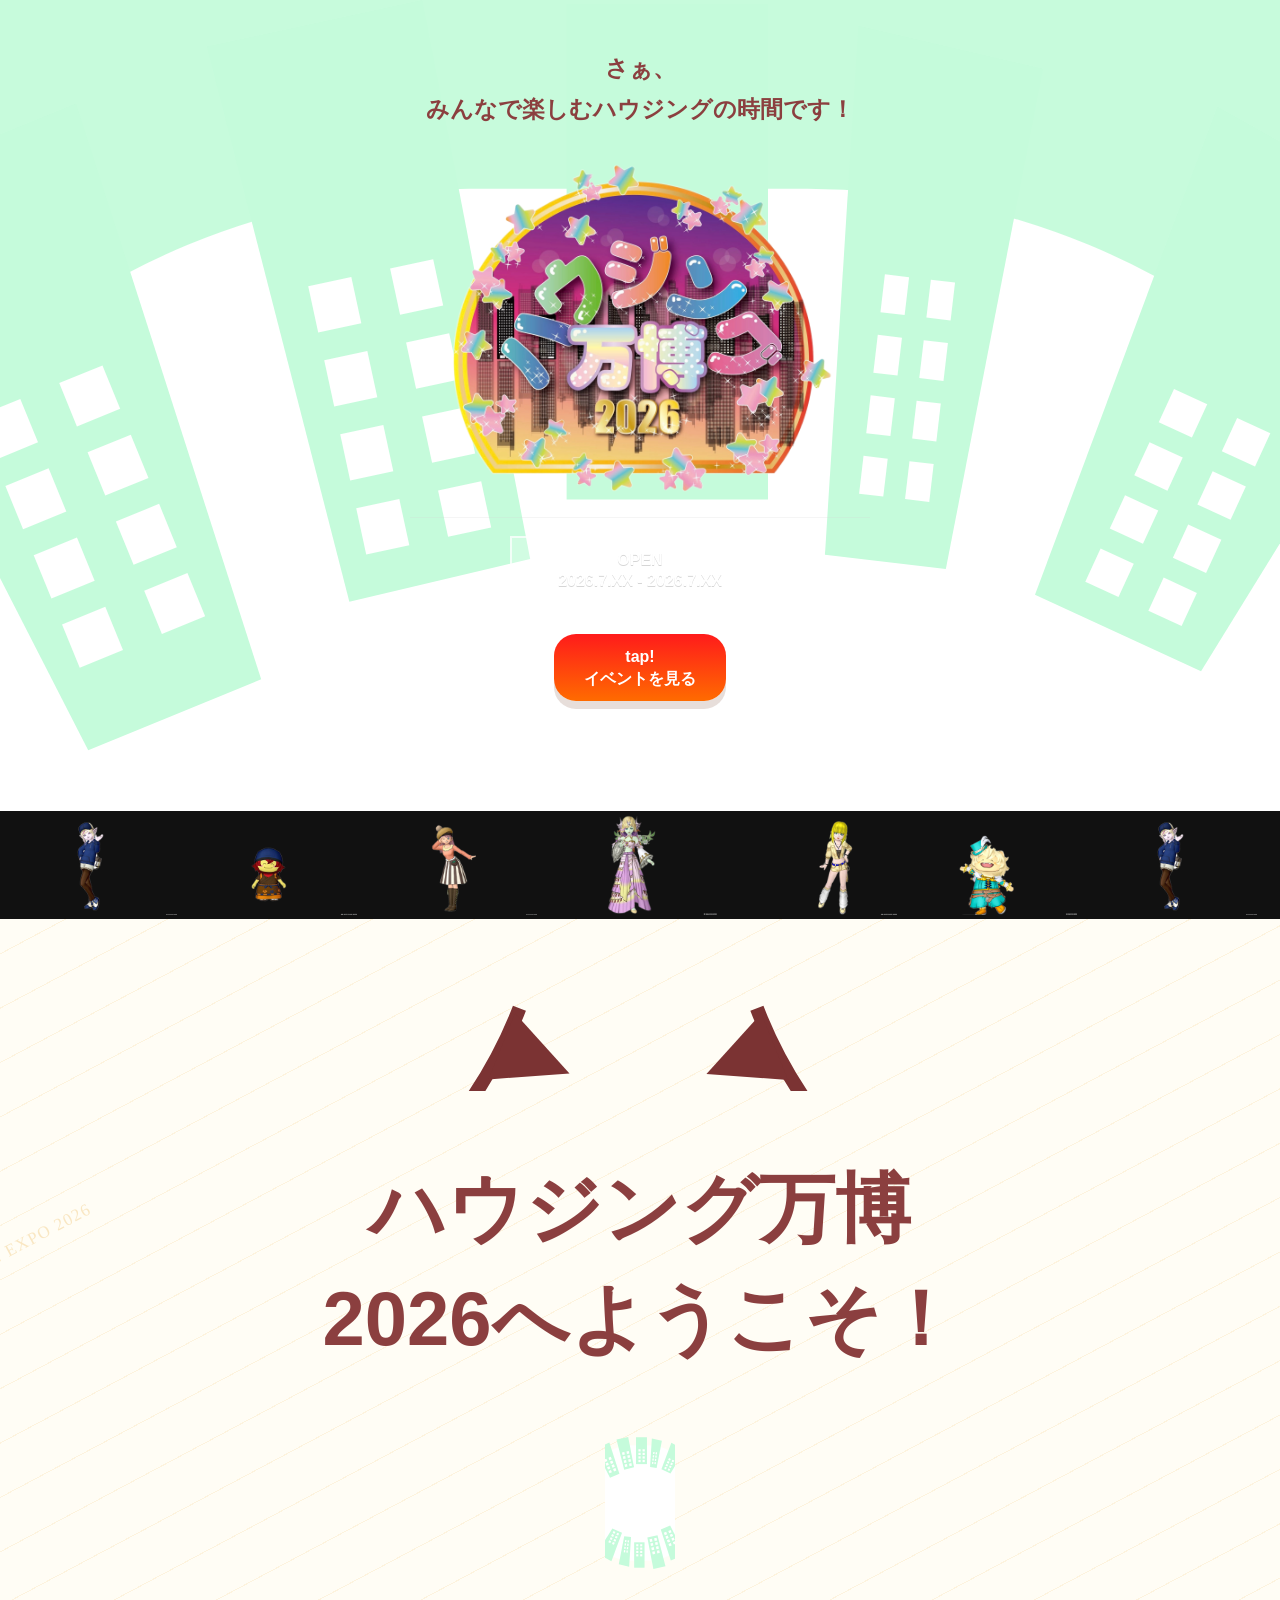
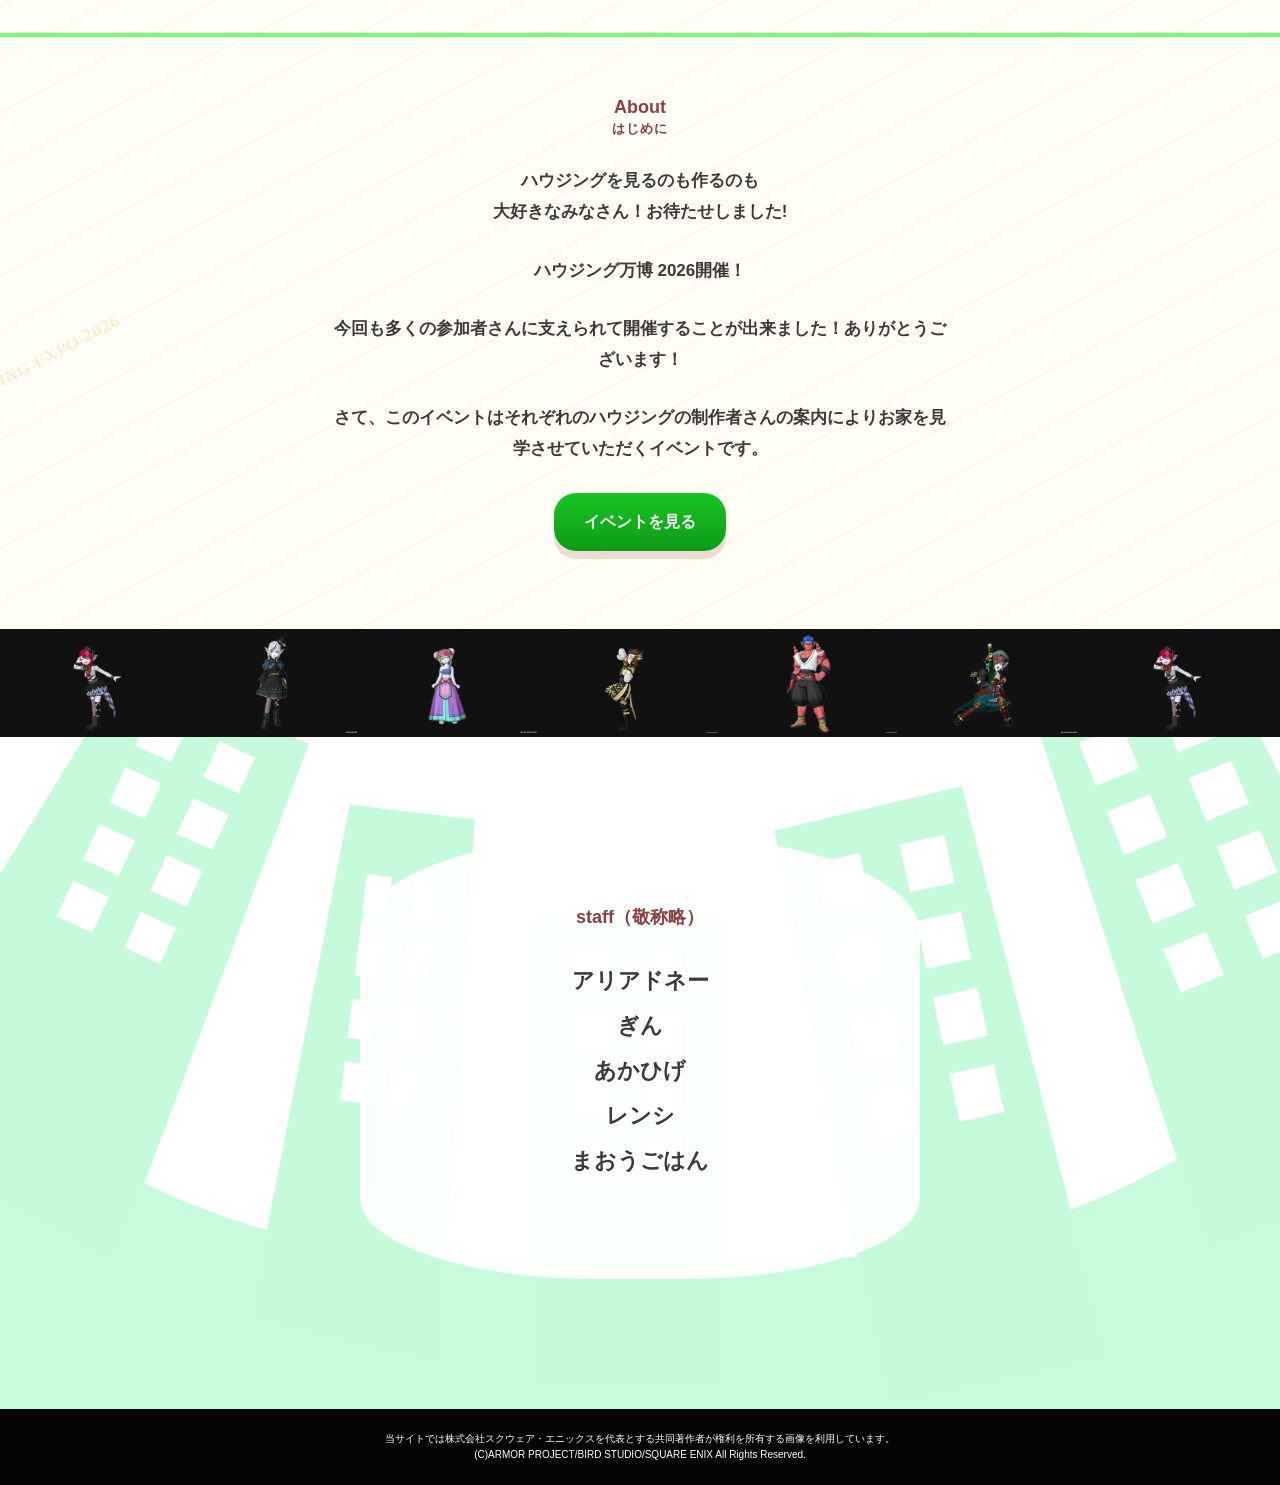
==== index.html @ 5384a6bc "Elementaryupload" ====
<!DOCTYPE html>
<html lang="ja">
<head>
  <meta charset="UTF-8">
  <meta name="viewport" content="width=device-width, initial-scale=1.0">
  <title>ハウジング万博 2026</title>
  <link rel="stylesheet" href="css/style.css">
</head>
<body>
  <div class="site">
    <header class="top-hero">
      <div class="inner">
        <p class="hero-copy">さぁ、<br>みんなで楽しむハウジングの時間です！</p>
        <img class="hero-logo" src="imgs/index/logo.webp" alt="ハウジング万博 2026">
        <p class="event-date">OPEN<br>2026.7.XX - 2026.7.XX</p>
        <a class="button button-red" href="select.html">tap!<br>イベントを見る</a>
        <p class="scroll-hint">scroll</p>
      </div>
    </header>

    <section class="slide-strip" aria-label="ハウジング写真スライド">
      <div class="slide-track">
        <img src="imgs/day1/001hitoyo.webp" alt="">
        <img src="imgs/day1/002tyanpin.webp" alt="">
        <img src="imgs/day1/003rensi.webp" alt="">
        <img src="imgs/day2/001umiussgi.webp" alt="">
        <img src="imgs/day2/003tubokarubi.webp" alt="">
        <img src="imgs/day3/003miako.webp" alt="">
        <img src="imgs/day1/001hitoyo.webp" alt="">
        <img src="imgs/day1/002tyanpin.webp" alt="">
        <img src="imgs/day1/003rensi.webp" alt="">
        <img src="imgs/day2/001umiussgi.webp" alt="">
        <img src="imgs/day2/003tubokarubi.webp" alt="">
        <img src="imgs/day3/003miako.webp" alt="">
      </div>
    </section>

    <main>
      <section class="welcome paper-bg">
        <div class="garland" aria-hidden="true"></div>
        <div class="inner">
          <h1 class="welcome-title js-fade">ハウジング万博<br>2026へようこそ！</h1>
        </div>
        <div class="town-arc" aria-hidden="true"></div>
      </section>

      <section class="about paper-bg">
        <div class="inner">
          <h2 class="section-title js-fade"><span>About</span><small>はじめに</small></h2>
          <div class="about-text js-fade">
            <p>ハウジングを見るのも作るのも<br>大好きなみなさん！お待たせしました!</p>
            <p>ハウジング万博 2026開催！</p>
            <p>今回も多くの参加者さんに支えられて開催することが出来ました！ありがとうございます！</p>
            <p>さて、このイベントはそれぞれのハウジングの制作者さんの案内によりお家を見学させていただくイベントです。</p>
          </div>
          <div class="about-action">
            <a class="button button-green" href="select.html">イベントを見る</a>
          </div>
        </div>
      </section>

      <section class="slide-strip" aria-label="ハウジング写真スライド">
        <div class="slide-track">
          <img src="imgs/day3/001syakuntara.webp" alt="">
          <img src="imgs/day3/002itone.webp" alt="">
          <img src="imgs/day3/004you.webp" alt="">
          <img src="imgs/day2/004juju.webp" alt="">
          <img src="imgs/day1/006yutaka.webp" alt="">
          <img src="imgs/day1/007makina.webp" alt="">
          <img src="imgs/day3/001syakuntara.webp" alt="">
          <img src="imgs/day3/002itone.webp" alt="">
          <img src="imgs/day3/004you.webp" alt="">
          <img src="imgs/day2/004juju.webp" alt="">
          <img src="imgs/day1/006yutaka.webp" alt="">
          <img src="imgs/day1/007makina.webp" alt="">
        </div>
      </section>

      <section class="staff">
        <div class="inner">
          <div class="staff-panel js-fade">
            <h2 class="section-title"><span>staff（敬称略）</span></h2>
            <ul class="staff-list">
              <li>アリアドネー</li>
              <li>ぎん</li>
              <li>あかひげ</li>
              <li>レンシ</li>
              <li>まおうごはん</li>
            </ul>
          </div>
        </div>
      </section>
    </main>

    <footer class="footer">
      当サイトでは株式会社スクウェア・エニックスを代表とする共同著作者が権利を所有する画像を利用しています。<br>
      (C)ARMOR PROJECT/BIRD STUDIO/SQUARE ENIX All Rights Reserved.
    </footer>
  </div>

  <script src="js/script.js"></script>
</body>
</html>
---- css/style.css ----
/* =========================================================
   ハウジング万博 2026 共通スタイル
   HTML/CSS/JavaScriptの役割が見えやすいように、
   セクションごとにコメントを分けています。
========================================================= */

/* ---------- 基本設定 ---------- */
:root {
  --mint: #c7fbdc;
  --mint-strong: #5ed88f;
  --cream: #fffdf5;
  --brown: #8b3f3f;
  --text: #3f3838;
  --red: #ff4f4f;
  --orange: #f7a928;
  --green: #53bf57;
  --blue: #5654ff;
  --pink: #d547d3;
  --soft-pink: #ff8dcc;
  --lavender: #efd2ff;
  --shadow: 0 8px 0 rgba(124, 75, 52, 0.18);
}

* {
  box-sizing: border-box;
}

html {
  scroll-behavior: smooth;
  overflow-x: hidden;
}

body {
  margin: 0;
  color: var(--text);
  font-family: "Yu Gothic", "Hiragino Kaku Gothic ProN", Meiryo, sans-serif;
  line-height: 1.8;
  background-color: var(--cream);
  overflow-x: hidden;
}

img {
  display: block;
  max-width: 100%;
}

a {
  color: inherit;
  text-decoration: none;
}

.site {
  min-height: 100vh;
}

.inner {
  width: min(100% - 40px, 960px);
  margin: 0 auto;
}

/* ---------- 紙面風の共通背景 ---------- */
.paper-bg {
  background-color: var(--cream);
  background-image: repeating-linear-gradient(
    -28deg,
    rgba(244, 193, 102, 0.16) 0,
    rgba(244, 193, 102, 0.16) 1px,
    transparent 1px,
    transparent 48px
  );
  position: relative;
}

.paper-bg::before {
  content: "HOUSING EXPO 2026";
  position: absolute;
  inset: 0;
  z-index: 0;
  color: rgba(236, 188, 96, 0.34);
  font-family: Georgia, serif;
  font-size: clamp(11px, 2.4vw, 17px);
  letter-spacing: 0.08em;
  line-height: 4.6;
  transform: rotate(-28deg);
  transform-origin: center;
  pointer-events: none;
  overflow: hidden;
}

.paper-bg > * {
  position: relative;
  z-index: 1;
}

/* ---------- ボタン ---------- */
.button {
  display: inline-flex;
  align-items: center;
  justify-content: center;
  min-height: 58px;
  padding: 12px 30px;
  border-radius: 22px;
  color: #fff;
  font-weight: 800;
  line-height: 1.35;
  text-align: center;
  box-shadow: var(--shadow);
  transition: transform 180ms ease, box-shadow 180ms ease, filter 180ms ease;
}

.button:hover,
.button:focus-visible {
  transform: translateY(3px);
  box-shadow: 0 5px 0 rgba(124, 75, 52, 0.18);
  filter: brightness(1.03);
}

.button-red {
  background: linear-gradient(180deg, #ff1b1b 0%, #ff6b00 100%);
}

.button-green {
  background: linear-gradient(180deg, #18c522 0%, #0e9a18 100%);
}

.button-pink {
  background: linear-gradient(180deg, #ff9bd3 0%, #ff74be 100%);
}

/* ---------- JavaScriptで付け外しする表示アニメーション ---------- */
.fade-ready {
  opacity: 0;
  transform: translateY(24px);
  transition: opacity 700ms ease, transform 700ms ease;
}

.fade-ready.is-visible {
  opacity: 1;
  transform: translateY(0);
}

/* ---------- フッター ---------- */
.footer {
  padding: 22px 18px;
  color: #fff;
  background: #050505;
  font-size: 10px;
  line-height: 1.6;
  text-align: center;
}

/* =========================================================
   index.html
========================================================= */

/* ---------- ヒーローエリア ---------- */
.top-hero {
  min-height: 100svh;
  padding: 48px 0 22px;
  background: var(--mint) url("../imgs/index/hero01.svg") center top / cover no-repeat;
  text-align: center;
  display: grid;
  align-items: center;
}

.hero-copy {
  margin: 0 0 12px;
  color: var(--brown);
  font-size: clamp(15px, 4vw, 23px);
  font-weight: 800;
}

.hero-logo {
  width: min(82vw, 460px);
  margin: 0 auto 18px;
}

.event-date {
  width: min(60vw, 260px);
  margin: 0 auto 28px;
  padding: 12px;
  color: #fff;
  border: 2px solid rgba(255, 255, 255, 0.72);
  background: rgba(255, 255, 255, 0.2);
  font-weight: 800;
  line-height: 1.3;
  text-shadow: 0 1px 0 rgba(0, 0, 0, 0.16);
}

.scroll-hint {
  margin-top: 28px;
  color: #fff;
  font-size: 13px;
  font-weight: 800;
}

.scroll-hint::before {
  content: "";
  display: block;
  width: 16px;
  height: 16px;
  margin: 0 auto 4px;
  border-right: 3px solid #fff;
  border-bottom: 3px solid #fff;
  transform: rotate(45deg);
}

/* ---------- 画像スライド帯 ---------- */
.slide-strip {
  overflow: hidden;
  border-block: 4px solid #111;
  background: #111;
}

.slide-track {
  display: flex;
  width: max-content;
  animation: slideLoop 30s linear infinite;
}

.slide-track img {
  width: 120px;
  height: 68px;
  object-fit: cover;
  border-right: 3px solid #111;
}

@keyframes slideLoop {
  from {
    transform: translateX(0);
  }
  to {
    transform: translateX(-50%);
  }
}

/* ---------- ウェルカム文と概要 ---------- */
.welcome {
  padding: 80px 0 64px;
  overflow: hidden;
}

.garland {
  height: 92px;
  margin-bottom: 56px;
  background:
    url("../imgs/index/flagleft.svg") left top / 46% auto no-repeat,
    url("../imgs/index/flagright.svg") right top / 46% auto no-repeat;
}

.welcome-title {
  color: var(--brown);
  font-size: clamp(36px, 11vw, 76px);
  line-height: 1.45;
  text-align: center;
  letter-spacing: 0;
}

.town-arc {
  height: 132px;
  margin: 34px -40px 0;
  background: url("../imgs/index/hero02.svg") center bottom / contain no-repeat;
}

.section-title {
  margin: 0 0 28px;
  color: var(--brown);
  line-height: 1.4;
  text-align: center;
}

.section-title span {
  display: block;
  font-size: 18px;
  font-weight: 800;
}

.section-title small {
  display: block;
  font-size: 13px;
  letter-spacing: 0.08em;
}

.about {
  padding: 58px 0 78px;
  border-top: 4px solid #70ff74;
}

.about-text {
  width: min(100%, 620px);
  margin: 0 auto;
  font-size: 17px;
  font-weight: 600;
  text-align: center;
}

.about-text p {
  margin: 0 0 28px;
}

.about-action {
  margin-top: 26px;
  text-align: center;
}

/* ---------- スタッフ紹介 ---------- */
.staff {
  padding: 96px 0 130px;
  background: var(--mint) url("../imgs/index/hero02.svg") center bottom / 100% auto no-repeat;
}

.staff-panel {
  width: min(100%, 560px);
  margin: 0 auto;
  padding: 72px 24px 96px;
  background: rgba(255, 255, 255, 0.92);
  border-radius: 50% 50% 42% 42% / 22% 22% 18% 18%;
  text-align: center;
}

.staff-list {
  list-style: none;
  margin: 26px 0 0;
  padding: 0;
  font-size: 22px;
  font-weight: 800;
  line-height: 2.05;
}

/* =========================================================
   select.html
========================================================= */
.select-page {
  min-height: calc(100vh - 62px);
  padding: 72px 0 58px;
}

.select-title {
  margin: 0 0 34px;
  color: var(--brown);
  font-size: clamp(18px, 5vw, 28px);
  text-align: center;
}

.day-select-list {
  display: grid;
  gap: 34px;
  width: min(100%, 470px);
  margin: 0 auto 58px;
}

.day-button {
  min-height: 72px;
  border-radius: 18px;
  color: #fff;
  font-size: clamp(22px, 6vw, 34px);
  font-weight: 900;
  box-shadow: var(--shadow);
}

.day-button:nth-child(1) {
  background: var(--red);
}

.day-button:nth-child(2) {
  background: var(--orange);
}

.day-button:nth-child(3) {
  background: var(--green);
}

.day-button:nth-child(4) {
  background: var(--blue);
}

.day-button:nth-child(5) {
  background: var(--pink);
}

.select-back {
  text-align: center;
}

/* =========================================================
   day-01.html から day-05.html まで共通
========================================================= */
.day-hero {
  min-height: 250px;
  display: grid;
  place-items: center;
  background:
    linear-gradient(rgba(255, 255, 255, 0.58), rgba(255, 255, 255, 0.58)),
    var(--day-hero-image, url("../imgs/day1/001hitoyo.webp")) center / cover no-repeat;
}

.youtube-placeholder {
  width: 118px;
  height: 82px;
  border: 0;
  background: #ff3434;
  color: #fff;
  clip-path: inset(0 round 0);
  position: relative;
}

.youtube-placeholder::before {
  content: "";
  position: absolute;
  inset: 50% auto auto 50%;
  transform: translate(-36%, -50%);
  border-top: 18px solid transparent;
  border-bottom: 18px solid transparent;
  border-left: 30px solid #fff;
}

.day-intro {
  padding: 44px 0 36px;
  text-align: center;
}

.catalog-title {
  margin: 0 0 6px;
  color: var(--brown);
  font-size: clamp(22px, 7vw, 34px);
}

.catalog-lead {
  margin: 0 0 28px;
  color: var(--brown);
  font-size: 13px;
  font-weight: 800;
}

.exhibitor-index {
  display: grid;
  gap: 12px;
  width: min(100%, 520px);
  margin: 0 auto 26px;
  padding: 0;
  list-style: none;
}

.exhibitor-index a {
  display: grid;
  grid-template-columns: 50px 1fr 84px;
  align-items: center;
  gap: 12px;
  padding: 8px 10px;
  border-radius: 999px;
  background: rgba(255, 255, 255, 0.84);
  box-shadow: 0 2px 0 rgba(139, 63, 63, 0.12);
}

.index-icon {
  width: 46px;
  height: 46px;
  border-radius: 50%;
  object-fit: cover;
  background: #ffe0f1;
}

.index-text {
  min-width: 0;
  color: var(--brown);
  font-size: 12px;
  font-weight: 800;
  line-height: 1.35;
  text-align: left;
}

.index-text strong {
  display: block;
  color: #774242;
  font-size: 14px;
}

.index-thumb {
  width: 84px;
  height: 42px;
  border-radius: 8px;
  object-fit: cover;
}

.exhibitor-index .avatar-placeholder {
  width: 46px;
  height: 46px;
  font-size: 13px;
}

.exhibitor-index .placeholder-image {
  width: 84px;
  height: 42px;
  min-height: 0;
  padding: 0;
  border-radius: 8px;
  font-size: 10px;
  line-height: 1.2;
}

.day-content {
  padding-bottom: 26px;
}

.house-divider {
  height: 36px;
  background:
    linear-gradient(90deg, transparent, rgba(255, 255, 255, 0.65), transparent),
    var(--lavender);
  border-block: 3px solid #f5baff;
  position: relative;
}

.house-divider::before {
  content: "⌂   ⌂       ⌂   ⌂";
  position: absolute;
  inset: 0;
  color: rgba(255, 255, 255, 0.92);
  font-size: 28px;
  line-height: 30px;
  text-align: center;
  letter-spacing: 22px;
}

.exhibitor-card {
  padding: 0 0 18px;
}

.exhibitor-main-image,
.placeholder-image {
  width: 100%;
  height: clamp(260px, 78vw, 560px);
}

.exhibitor-main-image {
  object-fit: cover;
}

.placeholder-image {
  display: grid;
  place-items: center;
  padding: 26px;
  color: var(--brown);
  background:
    linear-gradient(135deg, rgba(255, 141, 204, 0.28), rgba(199, 251, 220, 0.7)),
    repeating-linear-gradient(-28deg, transparent 0 30px, rgba(255, 255, 255, 0.45) 30px 32px);
  font-weight: 800;
  text-align: center;
}

.exhibitor-profile {
  display: grid;
  grid-template-columns: 64px 1fr 48px;
  align-items: center;
  gap: 14px;
  width: min(100% - 36px, 620px);
  margin: -2px auto 0;
  padding: 14px 0;
}

.avatar,
.avatar-placeholder {
  width: 58px;
  height: 58px;
  border-radius: 50%;
}

.avatar {
  object-fit: cover;
}

.avatar-placeholder {
  display: grid;
  place-items: center;
  color: #fff;
  background: var(--soft-pink);
  font-weight: 800;
}

.profile-name {
  margin: 0;
  color: var(--brown);
  font-size: 14px;
  font-weight: 800;
  line-height: 1.5;
}

.profile-name strong {
  display: block;
  font-size: 16px;
}

.profile-link {
  width: 42px;
  height: 42px;
  border-radius: 50%;
  display: grid;
  place-items: center;
  color: #fff;
  background: var(--soft-pink);
  font-size: 12px;
  font-weight: 900;
}

.day-bottom-action {
  padding: 28px 0 48px;
  text-align: center;
}

/* ---------- 画面が広い時の調整 ---------- */
@media (min-width: 760px) {
  .top-hero {
    min-height: 760px;
  }

  .slide-track img {
    width: 180px;
    height: 100px;
  }

  .day-page {
    width: min(100%, 760px);
    margin: 0 auto;
    box-shadow: 0 0 0 1px rgba(0, 0, 0, 0.04);
  }

  .exhibitor-main-image,
  .placeholder-image {
    height: 520px;
  }
}

/* ---------- スマホの細い画面でも文字がはみ出さないようにする ---------- */
@media (max-width: 430px) {
  .inner {
    width: min(100% - 30px, 960px);
  }

  .welcome {
    padding-top: 62px;
  }

  .about-text {
    font-size: 15px;
  }

  .staff-list {
    font-size: 18px;
  }

  .exhibitor-index a {
    grid-template-columns: 46px 1fr 74px;
    gap: 8px;
  }

  .index-thumb {
    width: 74px;
    height: 38px;
  }
}
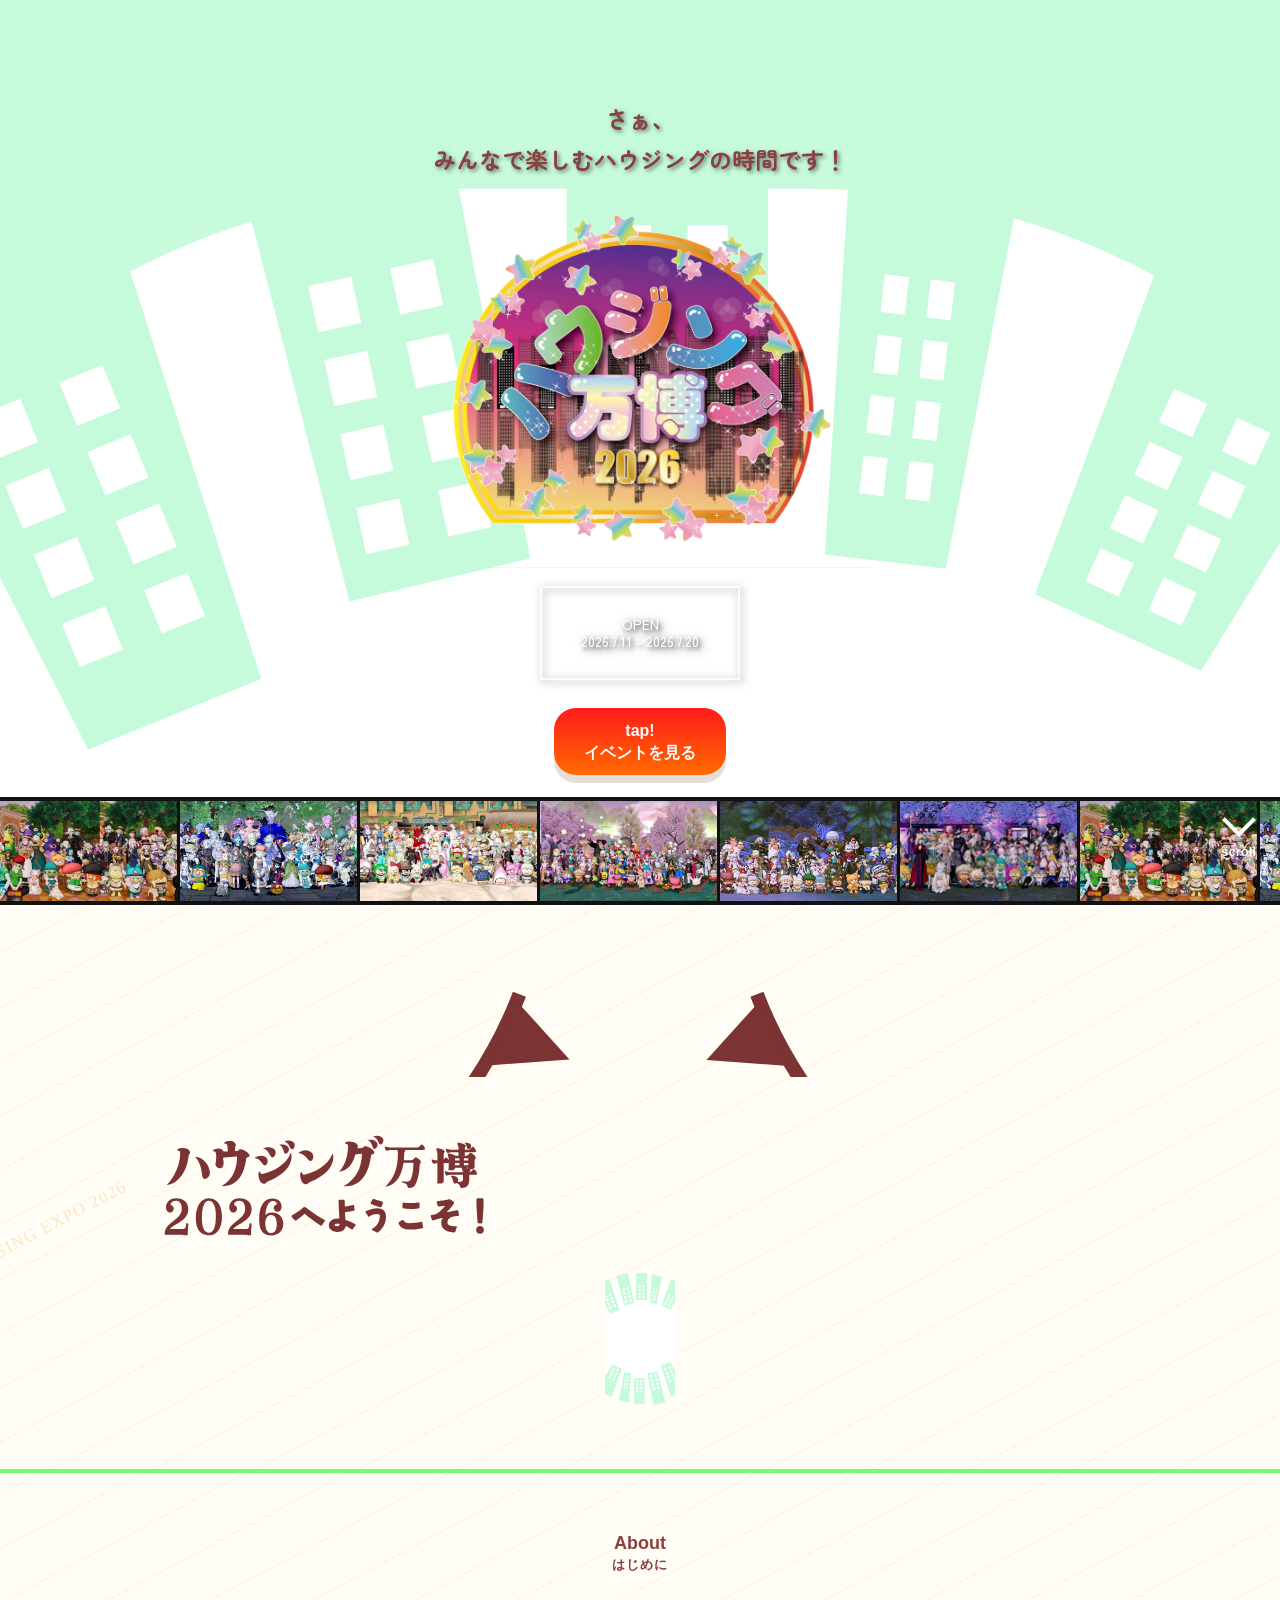
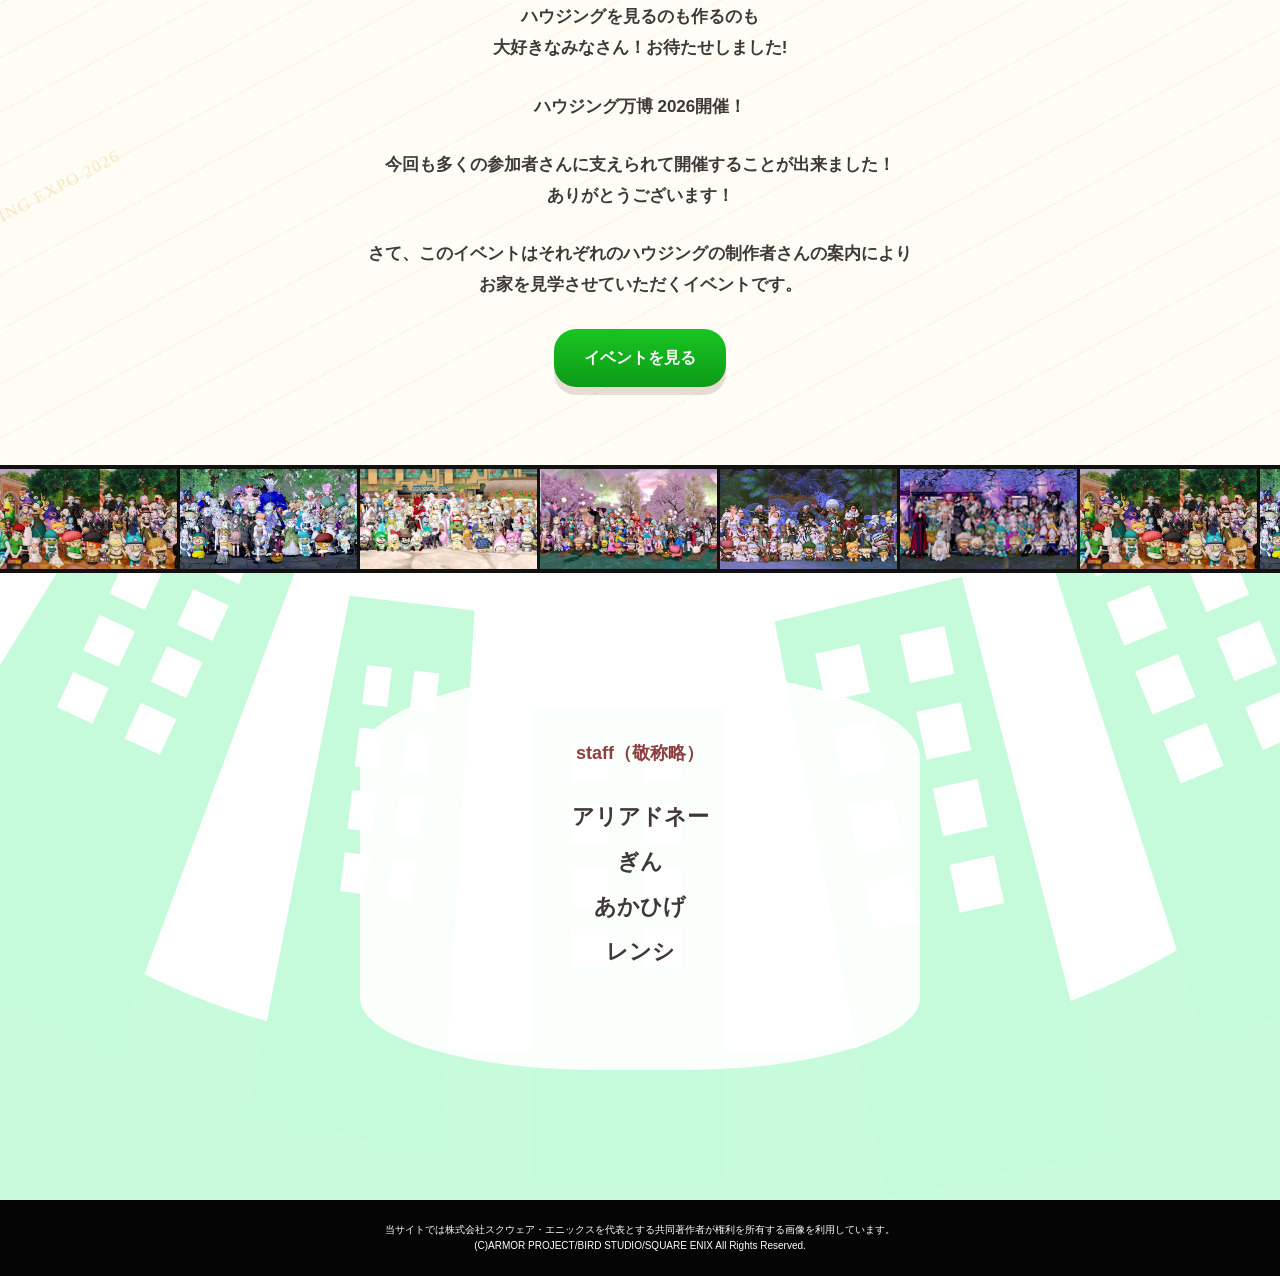
==== commit 939a377d: "0708update" ====
--- a/index.html
+++ b/index.html
@@ -1,18 +1,32 @@
 <!DOCTYPE html>
 <html lang="ja">
+
 <head>
   <meta charset="UTF-8">
   <meta name="viewport" content="width=device-width, initial-scale=1.0">
   <title>ハウジング万博 2026</title>
   <link rel="stylesheet" href="css/style.css">
+  <link rel="preconnect" href="https://fonts.googleapis.com">
+  <link rel="preconnect" href="https://fonts.gstatic.com" crossorigin>
+  <link
+    href="https://fonts.googleapis.com/css2?family=Alumni+Sans:ital,wght@0,100..900;1,100..900&family=Zen+Maru+Gothic:wght@700&display=swap"
+    rel="stylesheet">
 </head>
+
 <body>
   <div class="site">
     <header class="top-hero">
+
       <div class="inner">
         <p class="hero-copy">さぁ、<br>みんなで楽しむハウジングの時間です！</p>
         <img class="hero-logo" src="imgs/index/logo.webp" alt="ハウジング万博 2026">
-        <p class="event-date">OPEN<br>2026.7.XX - 2026.7.XX</p>
+      </div>
+
+      <div class="event-date">
+        <p class="event-day">OPEN<br>2026.7.11 - 2026.7.20</p>
+      </div>
+
+      <div>
         <a class="button button-red" href="select.html">tap!<br>イベントを見る</a>
         <p class="scroll-hint">scroll</p>
       </div>
@@ -20,18 +34,18 @@
 
     <section class="slide-strip" aria-label="ハウジング写真スライド">
       <div class="slide-track">
-        <img src="imgs/day1/001hitoyo.webp" alt="">
-        <img src="imgs/day1/002tyanpin.webp" alt="">
-        <img src="imgs/day1/003rensi.webp" alt="">
-        <img src="imgs/day2/001umiussgi.webp" alt="">
-        <img src="imgs/day2/003tubokarubi.webp" alt="">
-        <img src="imgs/day3/003miako.webp" alt="">
-        <img src="imgs/day1/001hitoyo.webp" alt="">
-        <img src="imgs/day1/002tyanpin.webp" alt="">
-        <img src="imgs/day1/003rensi.webp" alt="">
-        <img src="imgs/day2/001umiussgi.webp" alt="">
-        <img src="imgs/day2/003tubokarubi.webp" alt="">
-        <img src="imgs/day3/003miako.webp" alt="">
+        <img src="imgs/index/slide01.webp" alt="">
+        <img src="imgs/index/slide02.webp" alt="">
+        <img src="imgs/index/slide03.webp" alt="">
+        <img src="imgs/index/slide04.webp" alt="">
+        <img src="imgs/index/slide05.webp" alt="">
+        <img src="imgs/index/slide06.webp" alt="">
+        <img src="imgs/index/slide01.webp" alt="">
+        <img src="imgs/index/slide02.webp" alt="">
+        <img src="imgs/index/slide03.webp" alt="">
+        <img src="imgs/index/slide04.webp" alt="">
+        <img src="imgs/index/slide05.webp" alt="">
+        <img src="imgs/index/slide06.webp" alt="">
       </div>
     </section>
 
@@ -39,9 +53,13 @@
       <section class="welcome paper-bg">
         <div class="garland" aria-hidden="true"></div>
         <div class="inner">
-          <h1 class="welcome-title js-fade">ハウジング万博<br>2026へようこそ！</h1>
-        </div>
-        <div class="town-arc" aria-hidden="true"></div>
+          <img src="imgs/index/welcom01.svg" class="fade title">
+          <img src="imgs/index/welcom02.svg" class="fade title">
+
+
+
+          </div>
+          <div class="town-arc" aria-hidden="true"></div>
       </section>
 
       <section class="about paper-bg">
@@ -50,8 +68,10 @@
           <div class="about-text js-fade">
             <p>ハウジングを見るのも作るのも<br>大好きなみなさん！お待たせしました!</p>
             <p>ハウジング万博 2026開催！</p>
-            <p>今回も多くの参加者さんに支えられて開催することが出来ました！ありがとうございます！</p>
-            <p>さて、このイベントはそれぞれのハウジングの制作者さんの案内によりお家を見学させていただくイベントです。</p>
+            <p>今回も多くの参加者さんに支えられて開催することが出来ました！
+              <br>ありがとうございます！
+            </p>
+            <p>さて、このイベントはそれぞれのハウジングの制作者さんの案内により<br>お家を見学させていただくイベントです。</p>
           </div>
           <div class="about-action">
             <a class="button button-green" href="select.html">イベントを見る</a>
@@ -61,18 +81,18 @@
 
       <section class="slide-strip" aria-label="ハウジング写真スライド">
         <div class="slide-track">
-          <img src="imgs/day3/001syakuntara.webp" alt="">
-          <img src="imgs/day3/002itone.webp" alt="">
-          <img src="imgs/day3/004you.webp" alt="">
-          <img src="imgs/day2/004juju.webp" alt="">
-          <img src="imgs/day1/006yutaka.webp" alt="">
-          <img src="imgs/day1/007makina.webp" alt="">
-          <img src="imgs/day3/001syakuntara.webp" alt="">
-          <img src="imgs/day3/002itone.webp" alt="">
-          <img src="imgs/day3/004you.webp" alt="">
-          <img src="imgs/day2/004juju.webp" alt="">
-          <img src="imgs/day1/006yutaka.webp" alt="">
-          <img src="imgs/day1/007makina.webp" alt="">
+          <img src="imgs/index/slide01.webp" alt="">
+          <img src="imgs/index/slide02.webp" alt="">
+          <img src="imgs/index/slide03.webp" alt="">
+          <img src="imgs/index/slide04.webp" alt="">
+          <img src="imgs/index/slide05.webp" alt="">
+          <img src="imgs/index/slide06.webp" alt="">
+          <img src="imgs/index/slide01.webp" alt="">
+          <img src="imgs/index/slide02.webp" alt="">
+          <img src="imgs/index/slide03.webp" alt="">
+          <img src="imgs/index/slide04.webp" alt="">
+          <img src="imgs/index/slide05.webp" alt="">
+          <img src="imgs/index/slide06.webp" alt="">
         </div>
       </section>
 
@@ -85,7 +105,7 @@
               <li>ぎん</li>
               <li>あかひげ</li>
               <li>レンシ</li>
-              <li>まおうごはん</li>
+              <li></li>
             </ul>
           </div>
         </div>
@@ -100,4 +120,5 @@
 
   <script src="js/script.js"></script>
 </body>
-</html>
+
+</html>
--- a/css/style.css
+++ b/css/style.css
@@ -164,11 +164,15 @@
 }
 
 .hero-copy {
+  padding-top: 50px;
+  font-family: "Zen Maru Gothic", sans-serif;
+  font-weight: 700;
+  font-style: normal;
   margin: 0 0 12px;
   color: var(--brown);
-  font-size: clamp(15px, 4vw, 23px);
-  font-weight: 800;
-}
+  font-size: clamp(16px, 4vw, 23px);
+  text-shadow: 2px 2px 4px rgba(0,0,0,0.5);
+  }
 
 .hero-logo {
   width: min(82vw, 460px);
@@ -176,32 +180,56 @@
 }
 
 .event-date {
-  width: min(60vw, 260px);
-  margin: 0 auto 28px;
-  padding: 12px;
-  color: #fff;
-  border: 2px solid rgba(255, 255, 255, 0.72);
-  background: rgba(255, 255, 255, 0.2);
-  font-weight: 800;
-  line-height: 1.3;
-  text-shadow: 0 1px 0 rgba(0, 0, 0, 0.16);
+  font-family: "Zen Maru Gothic", sans-serif;
+  font-weight: 500;
+  font-style: normal;
+  font-size: 14px;
+    width: min(50vw, 200px);
+    margin: 0 auto 28px;
+    padding: 14px 24px;
+
+    background: transparent;
+    border: 2px solid rgba(255,255,255,.8);
+
+    color: #fff;
+    line-height: 1.2;
+
+    text-shadow: 2px 2px 4px rgb(0, 0, 0,0.5);
+    filter: drop-shadow(2px 2px 4px rgb(0, 0, 0,0.5));
+
 }
 
 .scroll-hint {
-  margin-top: 28px;
+   position: absolute;
+  right: 24px;
+  bottom: 24px;
+
   color: #fff;
   font-size: 13px;
   font-weight: 800;
+  text-align: center;
+  z-index: 10;
+  animation: float 1.8s ease-in-out infinite;
+}
+
+@keyframes float {
+  0%, 100% {
+    transform: translateY(0);
+  }
+  50% {
+    transform: translateY(8px);
+  }
 }
 
 .scroll-hint::before {
   content: "";
   display: block;
-  width: 16px;
-  height: 16px;
-  margin: 0 auto 4px;
-  border-right: 3px solid #fff;
-  border-bottom: 3px solid #fff;
+  width: 20px;
+  height: 20px;
+  margin: 0 auto 8px;
+
+  border-right: 4px solid #fff;
+  border-bottom: 4px solid #fff;
   transform: rotate(45deg);
 }
 
@@ -254,6 +282,10 @@
   line-height: 1.45;
   text-align: center;
   letter-spacing: 0;
+background:
+    url("../imgs/index/welcom01.svg") left top / 46% auto no-repeat,
+    url("../imgs/index/welcom02.svg") right top / 46% auto no-repeat;
+
 }
 
 .town-arc {
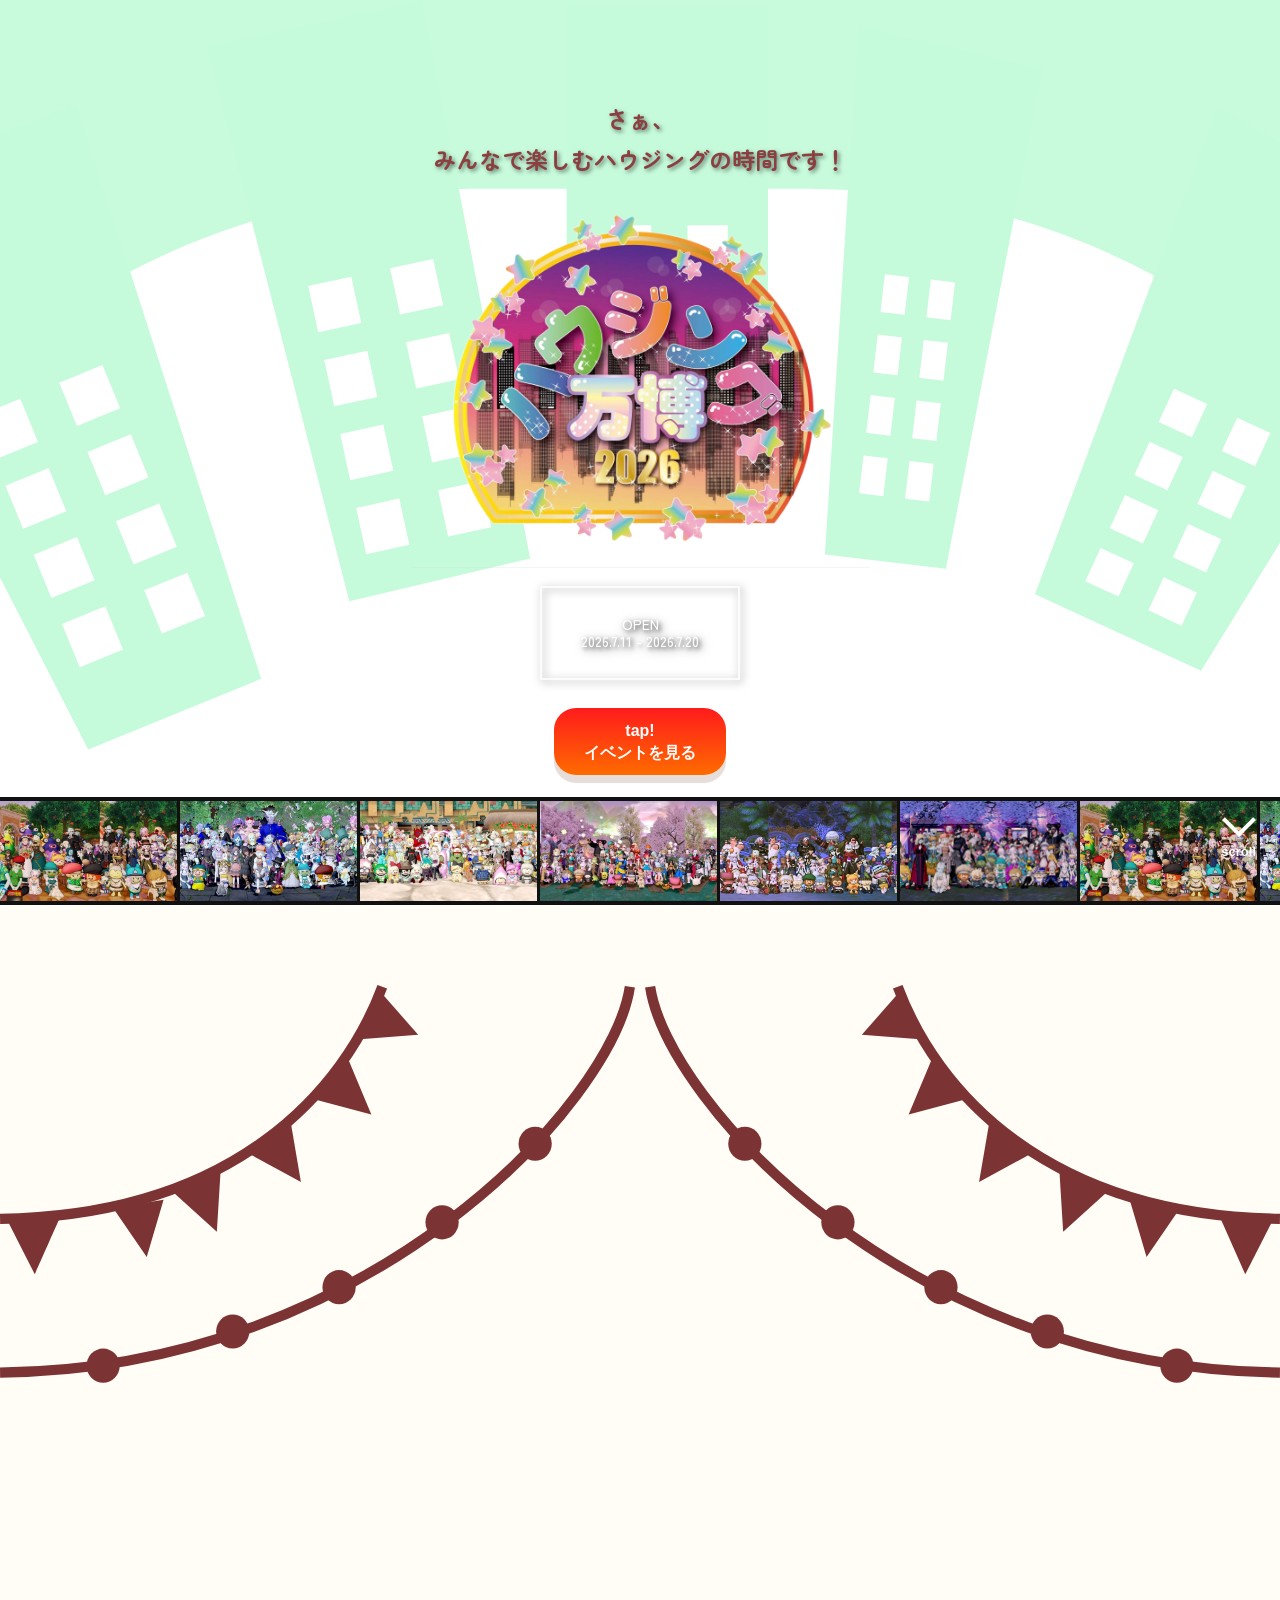
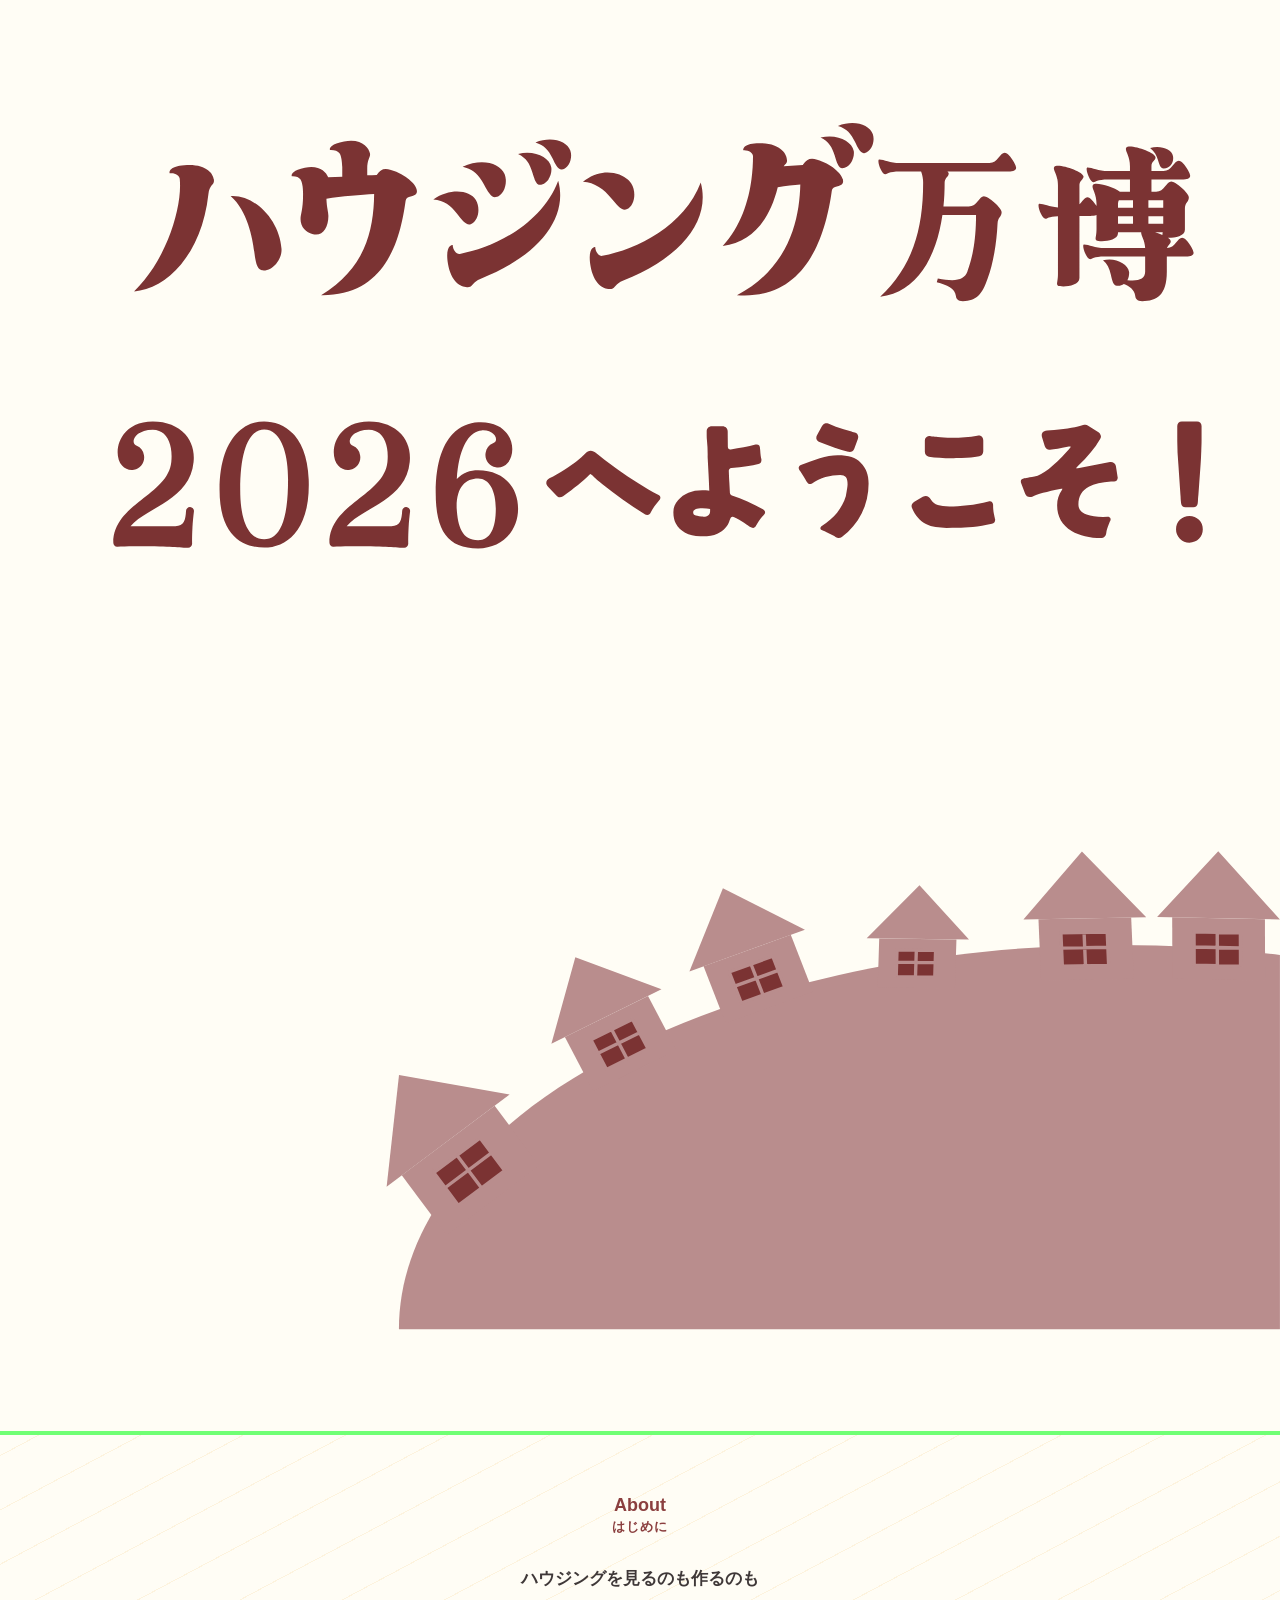
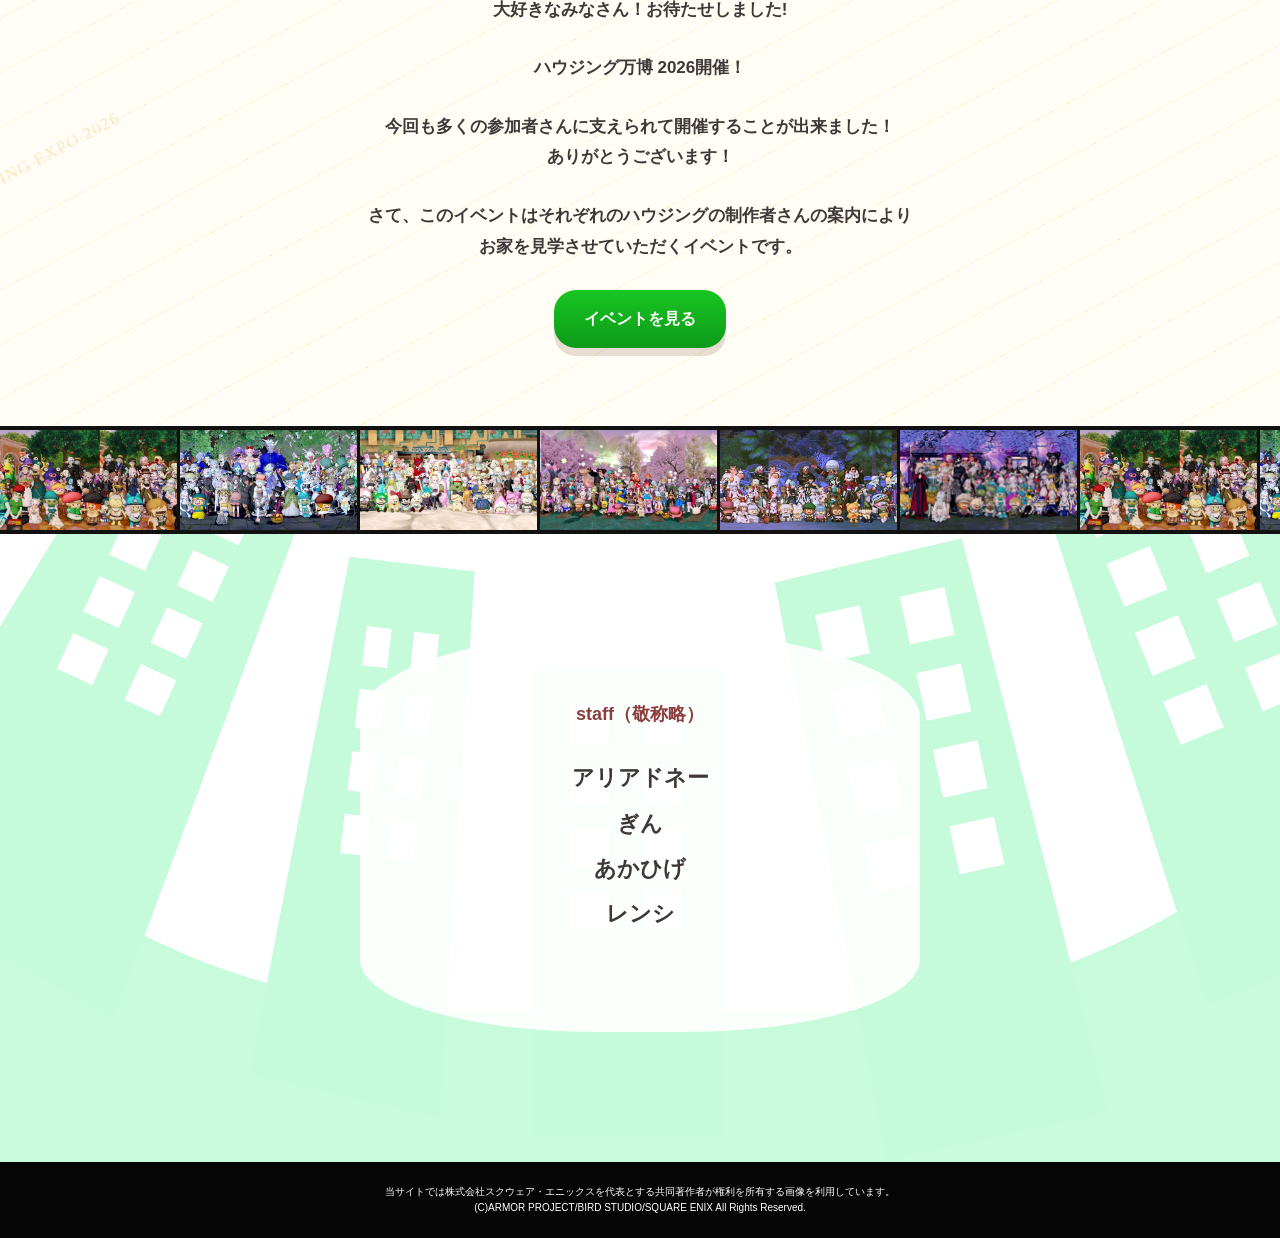
==== commit ab0d6797: "0710" ====
--- a/index.html
+++ b/index.html
@@ -50,72 +50,71 @@
     </section>
 
     <main>
-      <section class="welcome paper-bg">
-        <div class="garland" aria-hidden="true"></div>
-        <div class="inner">
-          <img src="imgs/index/welcom01.svg" class="fade title">
-          <img src="imgs/index/welcom02.svg" class="fade title">
+      <section>
+<section class="welcome">
+        <div class="hero js-fade">
 
 
+          <img src="imgs/index/youkoso.svg" alt="ハウジング万博2026">
+        </div>
+  
 
-          </div>
-          <div class="town-arc" aria-hidden="true"></div>
-      </section>
+  </section>
 
-      <section class="about paper-bg">
-        <div class="inner">
-          <h2 class="section-title js-fade"><span>About</span><small>はじめに</small></h2>
-          <div class="about-text js-fade">
-            <p>ハウジングを見るのも作るのも<br>大好きなみなさん！お待たせしました!</p>
-            <p>ハウジング万博 2026開催！</p>
-            <p>今回も多くの参加者さんに支えられて開催することが出来ました！
-              <br>ありがとうございます！
-            </p>
-            <p>さて、このイベントはそれぞれのハウジングの制作者さんの案内により<br>お家を見学させていただくイベントです。</p>
-          </div>
-          <div class="about-action">
-            <a class="button button-green" href="select.html">イベントを見る</a>
-          </div>
-        </div>
-      </section>
+  <section class="about paper-bg">
+    <div class="inner">
+      <h2 class="section-title js-fade"><span>About</span><small>はじめに</small></h2>
+      <div class="about-text js-fade">
+        <p>ハウジングを見るのも作るのも<br>大好きなみなさん！お待たせしました!</p>
+        <p>ハウジング万博 2026開催！</p>
+        <p>今回も多くの参加者さんに支えられて開催することが出来ました！
+          <br>ありがとうございます！
+        </p>
+        <p>さて、このイベントはそれぞれのハウジングの制作者さんの案内により<br>お家を見学させていただくイベントです。</p>
+      </div>
+      <div class="about-action">
+        <a class="button button-green" href="select.html">イベントを見る</a>
+      </div>
+    </div>
+  </section>
 
-      <section class="slide-strip" aria-label="ハウジング写真スライド">
-        <div class="slide-track">
-          <img src="imgs/index/slide01.webp" alt="">
-          <img src="imgs/index/slide02.webp" alt="">
-          <img src="imgs/index/slide03.webp" alt="">
-          <img src="imgs/index/slide04.webp" alt="">
-          <img src="imgs/index/slide05.webp" alt="">
-          <img src="imgs/index/slide06.webp" alt="">
-          <img src="imgs/index/slide01.webp" alt="">
-          <img src="imgs/index/slide02.webp" alt="">
-          <img src="imgs/index/slide03.webp" alt="">
-          <img src="imgs/index/slide04.webp" alt="">
-          <img src="imgs/index/slide05.webp" alt="">
-          <img src="imgs/index/slide06.webp" alt="">
-        </div>
-      </section>
+  <section class="slide-strip" aria-label="ハウジング写真スライド">
+    <div class="slide-track">
+      <img src="imgs/index/slide01.webp" alt="">
+      <img src="imgs/index/slide02.webp" alt="">
+      <img src="imgs/index/slide03.webp" alt="">
+      <img src="imgs/index/slide04.webp" alt="">
+      <img src="imgs/index/slide05.webp" alt="">
+      <img src="imgs/index/slide06.webp" alt="">
+      <img src="imgs/index/slide01.webp" alt="">
+      <img src="imgs/index/slide02.webp" alt="">
+      <img src="imgs/index/slide03.webp" alt="">
+      <img src="imgs/index/slide04.webp" alt="">
+      <img src="imgs/index/slide05.webp" alt="">
+      <img src="imgs/index/slide06.webp" alt="">
+    </div>
+  </section>
 
-      <section class="staff">
-        <div class="inner">
-          <div class="staff-panel js-fade">
-            <h2 class="section-title"><span>staff（敬称略）</span></h2>
-            <ul class="staff-list">
-              <li>アリアドネー</li>
-              <li>ぎん</li>
-              <li>あかひげ</li>
-              <li>レンシ</li>
-              <li></li>
-            </ul>
-          </div>
-        </div>
-      </section>
-    </main>
+  <section class="staff">
+    <div class="inner">
+      <div class="staff-panel js-fade">
+        <h2 class="section-title"><span>staff（敬称略）</span></h2>
+        <ul class="staff-list">
+          <li>アリアドネー</li>
+          <li>ぎん</li>
+          <li>あかひげ</li>
+          <li>レンシ</li>
+          <li></li>
+        </ul>
+      </div>
+    </div>
+  </section>
+  </main>
 
-    <footer class="footer">
-      当サイトでは株式会社スクウェア・エニックスを代表とする共同著作者が権利を所有する画像を利用しています。<br>
-      (C)ARMOR PROJECT/BIRD STUDIO/SQUARE ENIX All Rights Reserved.
-    </footer>
+  <footer class="footer">
+    当サイトでは株式会社スクウェア・エニックスを代表とする共同著作者が権利を所有する画像を利用しています。<br>
+    (C)ARMOR PROJECT/BIRD STUDIO/SQUARE ENIX All Rights Reserved.
+  </footer>
   </div>
 
   <script src="js/script.js"></script>
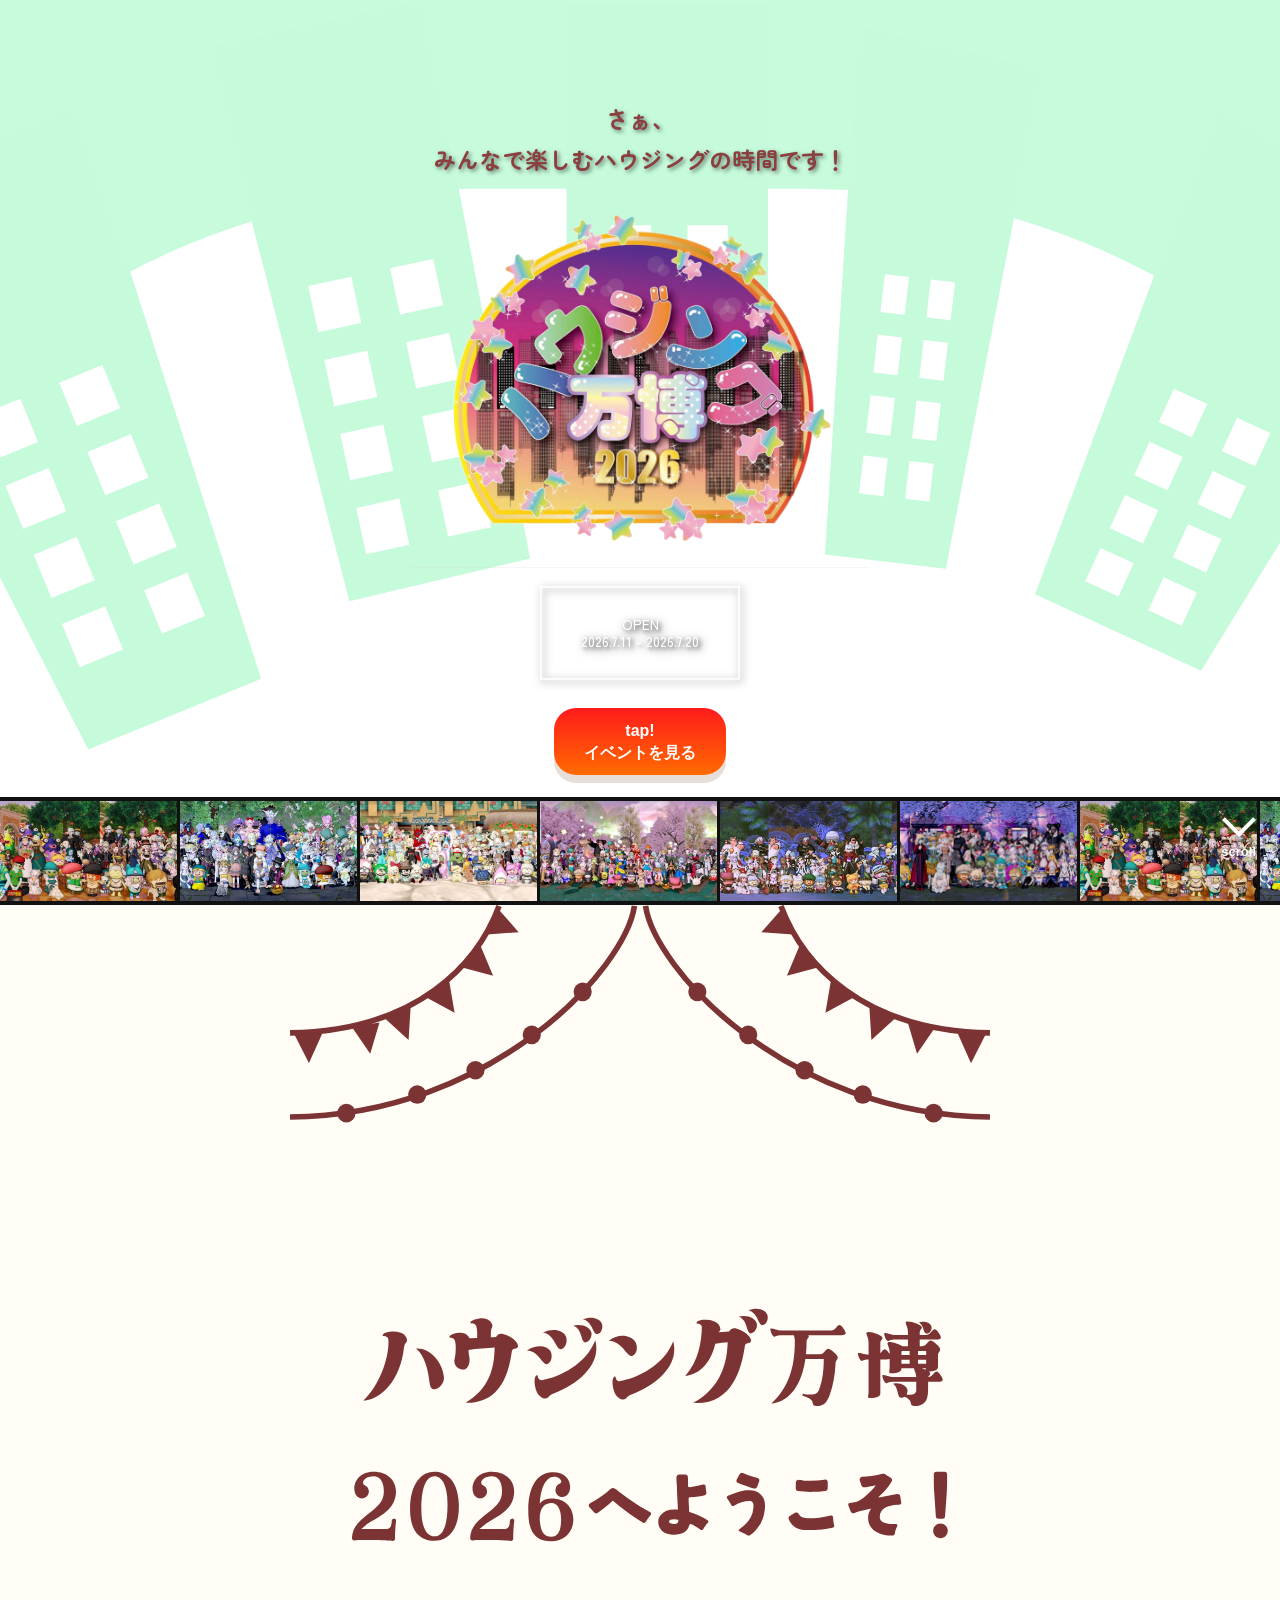
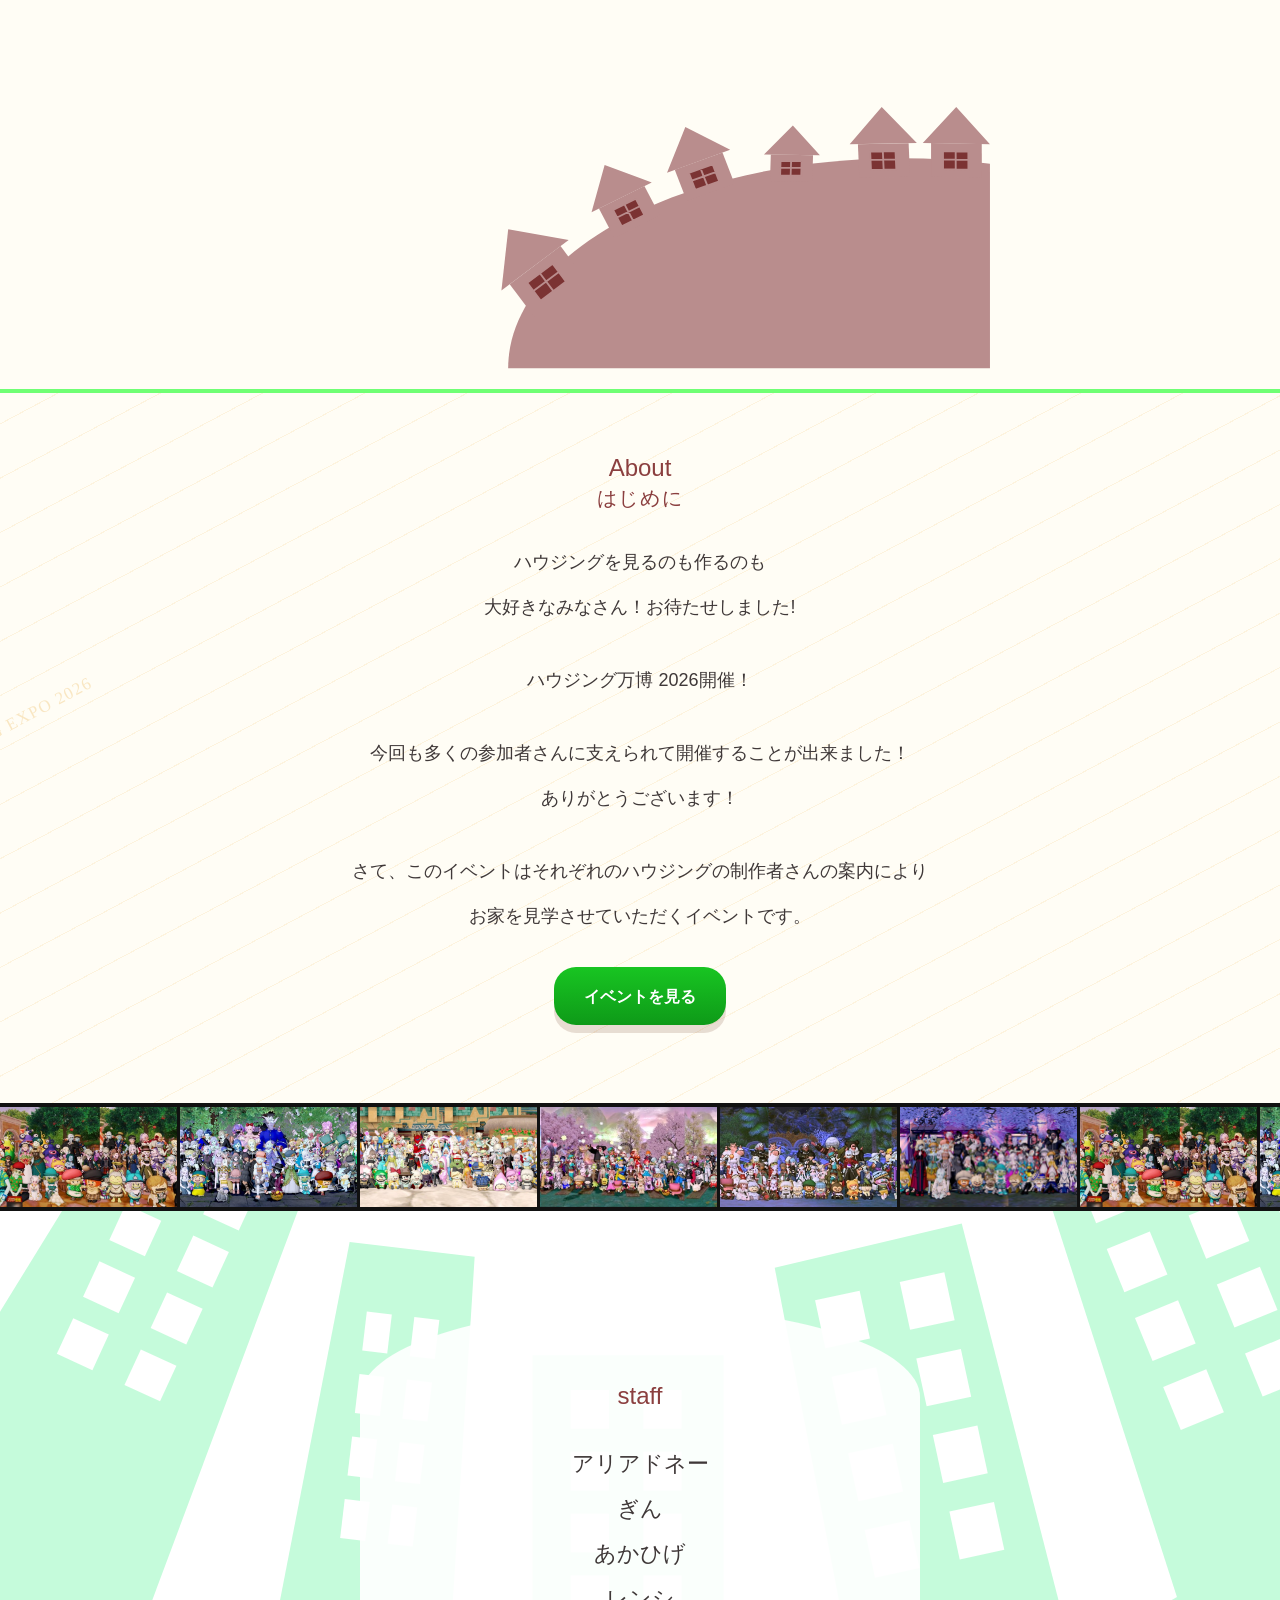
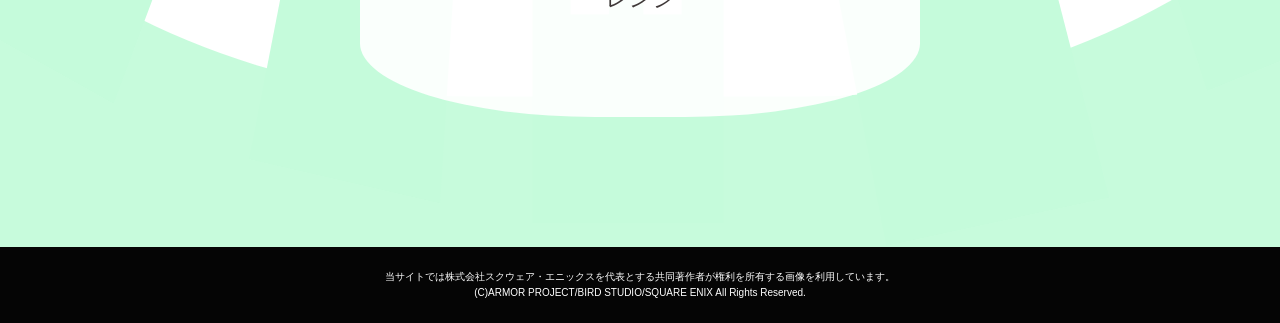
==== commit e5a330e8: "0712" ====
--- a/index.html
+++ b/index.html
@@ -98,7 +98,7 @@
   <section class="staff">
     <div class="inner">
       <div class="staff-panel js-fade">
-        <h2 class="section-title"><span>staff（敬称略）</span></h2>
+        <h2 class="section-title"><span>staff</span></h2>
         <ul class="staff-list">
           <li>アリアドネー</li>
           <li>ぎん</li>
--- a/css/style.css
+++ b/css/style.css
@@ -18,6 +18,7 @@
   --pink: #d547d3;
   --soft-pink: #ff8dcc;
   --lavender: #efd2ff;
+  --gray: #505050;
   --shadow: 0 8px 0 rgba(124, 75, 52, 0.18);
 }
 
@@ -61,13 +62,11 @@
 /* ---------- 紙面風の共通背景 ---------- */
 .paper-bg {
   background-color: var(--cream);
-  background-image: repeating-linear-gradient(
-    -28deg,
-    rgba(244, 193, 102, 0.16) 0,
-    rgba(244, 193, 102, 0.16) 1px,
-    transparent 1px,
-    transparent 48px
-  );
+  background-image: repeating-linear-gradient(-28deg,
+      rgba(244, 193, 102, 0.16) 0,
+      rgba(244, 193, 102, 0.16) 1px,
+      transparent 1px,
+      transparent 48px);
   position: relative;
 }
 
@@ -87,7 +86,7 @@
   overflow: hidden;
 }
 
-.paper-bg > * {
+.paper-bg>* {
   position: relative;
   z-index: 1;
 }
@@ -171,8 +170,8 @@
   margin: 0 0 12px;
   color: var(--brown);
   font-size: clamp(16px, 4vw, 23px);
-  text-shadow: 2px 2px 4px rgba(0,0,0,0.5);
-  }
+  text-shadow: 2px 2px 4px rgba(0, 0, 0, 0.5);
+}
 
 .hero-logo {
   width: min(82vw, 460px);
@@ -184,23 +183,23 @@
   font-weight: 500;
   font-style: normal;
   font-size: 14px;
-    width: min(50vw, 200px);
-    margin: 0 auto 28px;
-    padding: 14px 24px;
-
-    background: transparent;
-    border: 2px solid rgba(255,255,255,.8);
-
-    color: #fff;
-    line-height: 1.2;
-
-    text-shadow: 2px 2px 4px rgb(0, 0, 0,0.5);
-    filter: drop-shadow(2px 2px 4px rgb(0, 0, 0,0.5));
+  width: min(50vw, 200px);
+  margin: 0 auto 28px;
+  padding: 14px 24px;
+
+  background: transparent;
+  border: 2px solid rgba(255, 255, 255, .8);
+
+  color: #fff;
+  line-height: 1.2;
+
+  text-shadow: 2px 2px 4px rgb(0, 0, 0, 0.5);
+  filter: drop-shadow(2px 2px 4px rgb(0, 0, 0, 0.5));
 
 }
 
 .scroll-hint {
-   position: absolute;
+  position: absolute;
   right: 24px;
   bottom: 24px;
 
@@ -213,9 +212,12 @@
 }
 
 @keyframes float {
-  0%, 100% {
+
+  0%,
+  100% {
     transform: translateY(0);
   }
+
   50% {
     transform: translateY(8px);
   }
@@ -257,44 +259,37 @@
   from {
     transform: translateX(0);
   }
+
   to {
     transform: translateX(-50%);
   }
 }
 
 /* ---------- ウェルカム文と概要 ---------- */
+
+
 .welcome {
-  padding: 80px 0 64px;
-  overflow: hidden;
-}
-
-.garland {
-  height: 92px;
-  margin-bottom: 56px;
-  background:
-    url("../imgs/index/flagleft.svg") left top / 46% auto no-repeat,
-    url("../imgs/index/flagright.svg") right top / 46% auto no-repeat;
-}
-
-.welcome-title {
-  color: var(--brown);
-  font-size: clamp(36px, 11vw, 76px);
-  line-height: 1.45;
-  text-align: center;
-  letter-spacing: 0;
-background:
-    url("../imgs/index/welcom01.svg") left top / 46% auto no-repeat,
-    url("../imgs/index/welcom02.svg") right top / 46% auto no-repeat;
-
-}
-
-.town-arc {
-  height: 132px;
-  margin: 34px -40px 0;
-  background: url("../imgs/index/hero02.svg") center bottom / contain no-repeat;
-}
+  width: 100%;
+}
+
+.hero {
+  width: min(95vw, 700px);
+  margin: 0 auto;
+}
+
+.hero img {
+  display: block;
+  width: 100%;
+  height: auto;
+}
+
+
 
 .section-title {
+  font-family: "Alumni Sans", sans-serif;
+  font-optical-sizing: auto;
+  font-weight: <weight>;
+  font-style: normal;
   margin: 0 0 28px;
   color: var(--brown);
   line-height: 1.4;
@@ -303,15 +298,20 @@
 
 .section-title span {
   display: block;
-  font-size: 18px;
-  font-weight: 800;
+  font-size: 24px;
+  font-weight: 500;
 }
 
 .section-title small {
+  font-family: "Zen Maru Gothic", sans-serif;
+  font-weight: 100;
+  font-style: normal;
   display: block;
-  font-size: 13px;
+  font-size: 20px;
   letter-spacing: 0.08em;
 }
+
+
 
 .about {
   padding: 58px 0 78px;
@@ -319,10 +319,13 @@
 }
 
 .about-text {
+  font-family: "Zen Maru Gothic", sans-serif;
+  font-weight: 400;
+  font-style: normal;
   width: min(100%, 620px);
   margin: 0 auto;
-  font-size: 17px;
-  font-weight: 600;
+  font-size: 18px;
+  line-height: 2.5;
   text-align: center;
 }
 
@@ -351,11 +354,13 @@
 }
 
 .staff-list {
+   font-family: "Zen Maru Gothic", sans-serif;
+  font-weight: 300;
+  font-style: normal;
   list-style: none;
   margin: 26px 0 0;
   padding: 0;
   font-size: 22px;
-  font-weight: 800;
   line-height: 2.05;
 }
 
@@ -368,6 +373,10 @@
 }
 
 .select-title {
+font-family: "Zen Maru Gothic", sans-serif;
+  font-weight: 800;
+  font-style: normal;
+
   margin: 0 0 34px;
   color: var(--brown);
   font-size: clamp(18px, 5vw, 28px);
@@ -395,19 +404,19 @@
 }
 
 .day-button:nth-child(2) {
-  background: var(--orange);
+  background: var(--gray);
 }
 
 .day-button:nth-child(3) {
-  background: var(--green);
+  background: var(--gray);
 }
 
 .day-button:nth-child(4) {
-  background: var(--blue);
+  background: var(--gray);
 }
 
 .day-button:nth-child(5) {
-  background: var(--pink);
+  background: var(--gray);
 }
 
 .select-back {
@@ -458,6 +467,9 @@
 }
 
 .catalog-lead {
+   font-family: "Zen Maru Gothic", sans-serif;
+  font-weight: 500;
+  font-style: normal;
   margin: 0 0 28px;
   color: var(--brown);
   font-size: 13px;
@@ -493,7 +505,10 @@
 }
 
 .index-text {
-  min-width: 0;
+   font-family: "Zen Maru Gothic", sans-serif;
+  font-weight: 500;
+  font-style: normal;
+    min-width: 0;
   color: var(--brown);
   font-size: 12px;
   font-weight: 800;
@@ -544,14 +559,14 @@
 }
 
 .house-divider::before {
-  content: "⌂   ⌂       ⌂   ⌂";
+  content: "HOUSING EXPO 2026";
   position: absolute;
   inset: 0;
-  color: rgba(255, 255, 255, 0.92);
-  font-size: 28px;
+  color: rgba(236, 145, 252, 0.92);
+  font-size: 16px;
   line-height: 30px;
   text-align: center;
-  letter-spacing: 22px;
+  letter-spacing: 2px;
 }
 
 .exhibitor-card {
@@ -561,7 +576,8 @@
 .exhibitor-main-image,
 .placeholder-image {
   width: 100%;
-  height: clamp(260px, 78vw, 560px);
+   aspect-ratio: 16 / 9;
+  height: auto;
 }
 
 .exhibitor-main-image {
@@ -610,9 +626,11 @@
 }
 
 .profile-name {
-  margin: 0;
+   font-family: "Zen Maru Gothic", sans-serif;
+   font-style: normal;
+    margin: 0;
   color: var(--brown);
-  font-size: 14px;
+  font-size: 16px;
   font-weight: 800;
   line-height: 1.5;
 }
@@ -639,6 +657,17 @@
   text-align: center;
 }
 
+
+
+
+.comingsoon-page{min-height: calc(100vh - 62px);
+  padding: 45% 0 58px;
+}
+
+html {
+  scroll-behavior: smooth;
+}
+
 /* ---------- 画面が広い時の調整 ---------- */
 @media (min-width: 760px) {
   .top-hero {
@@ -689,4 +718,4 @@
     width: 74px;
     height: 38px;
   }
-}
+}
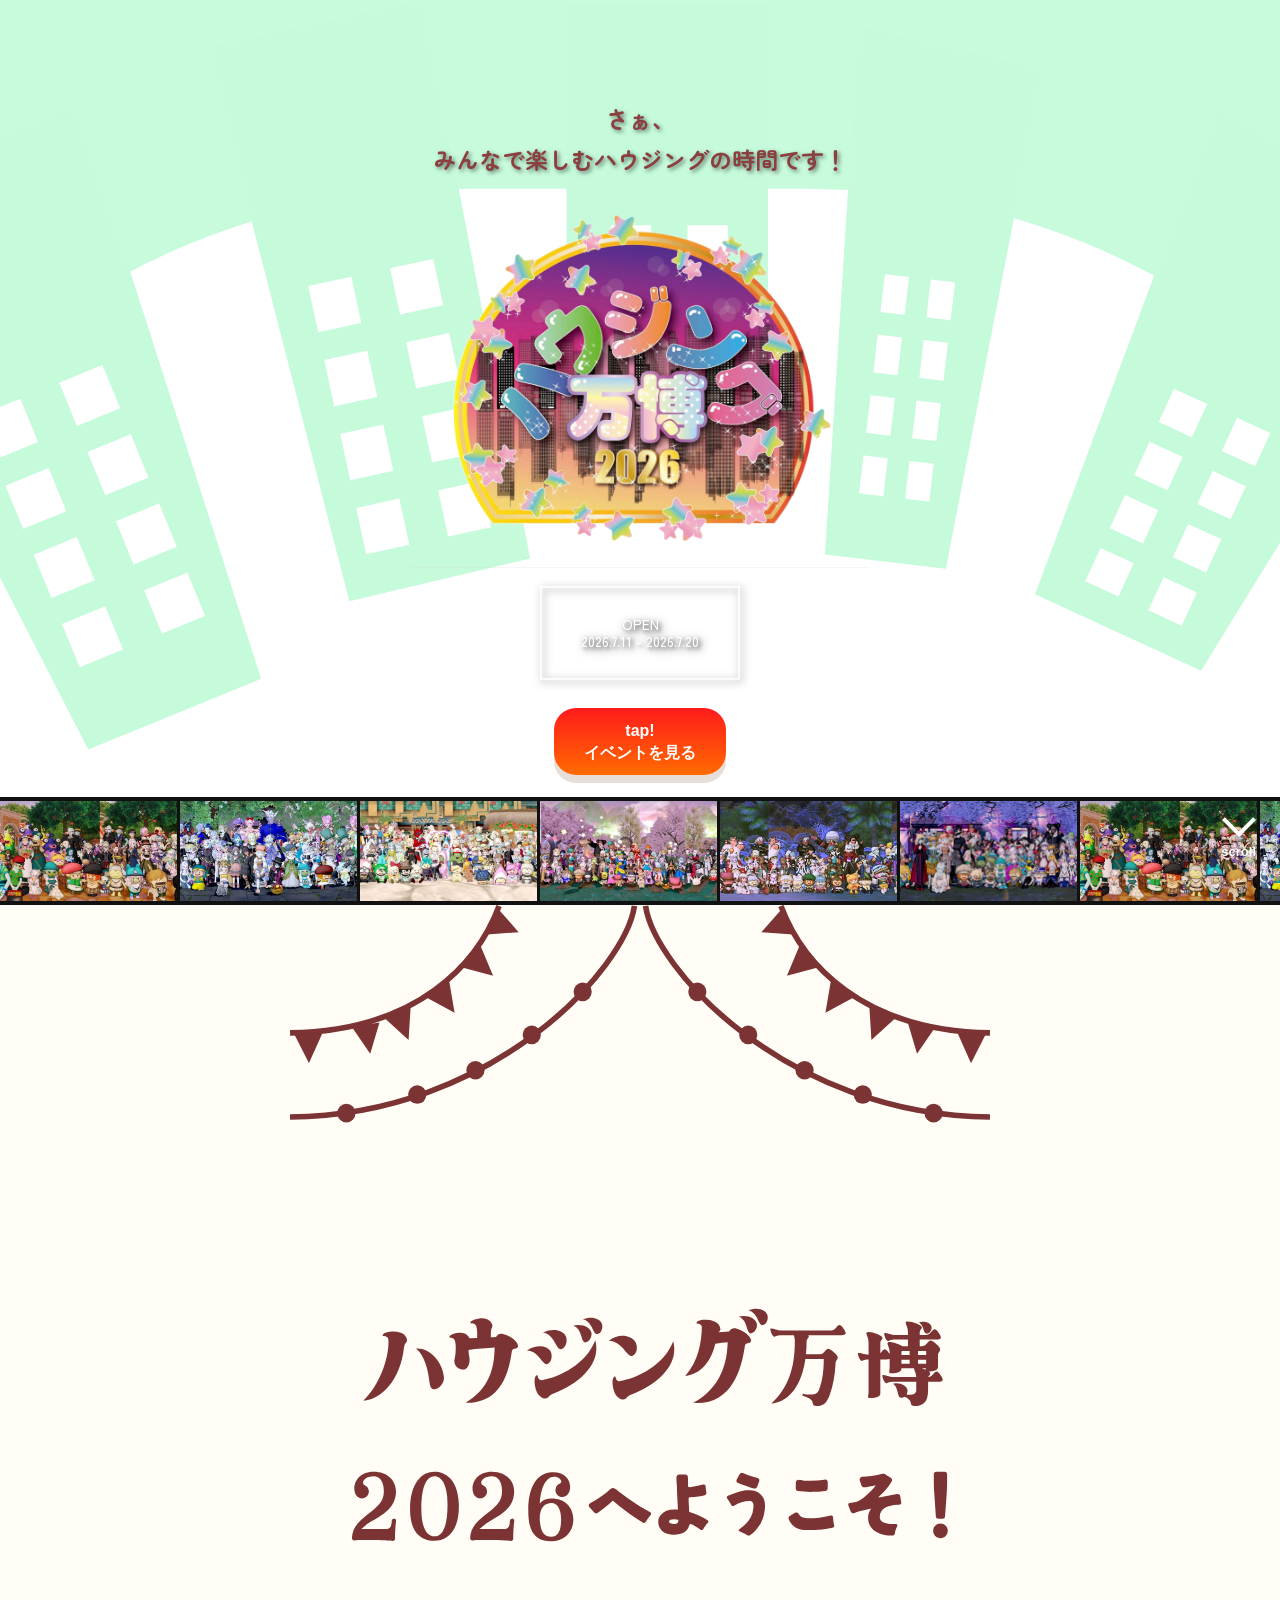
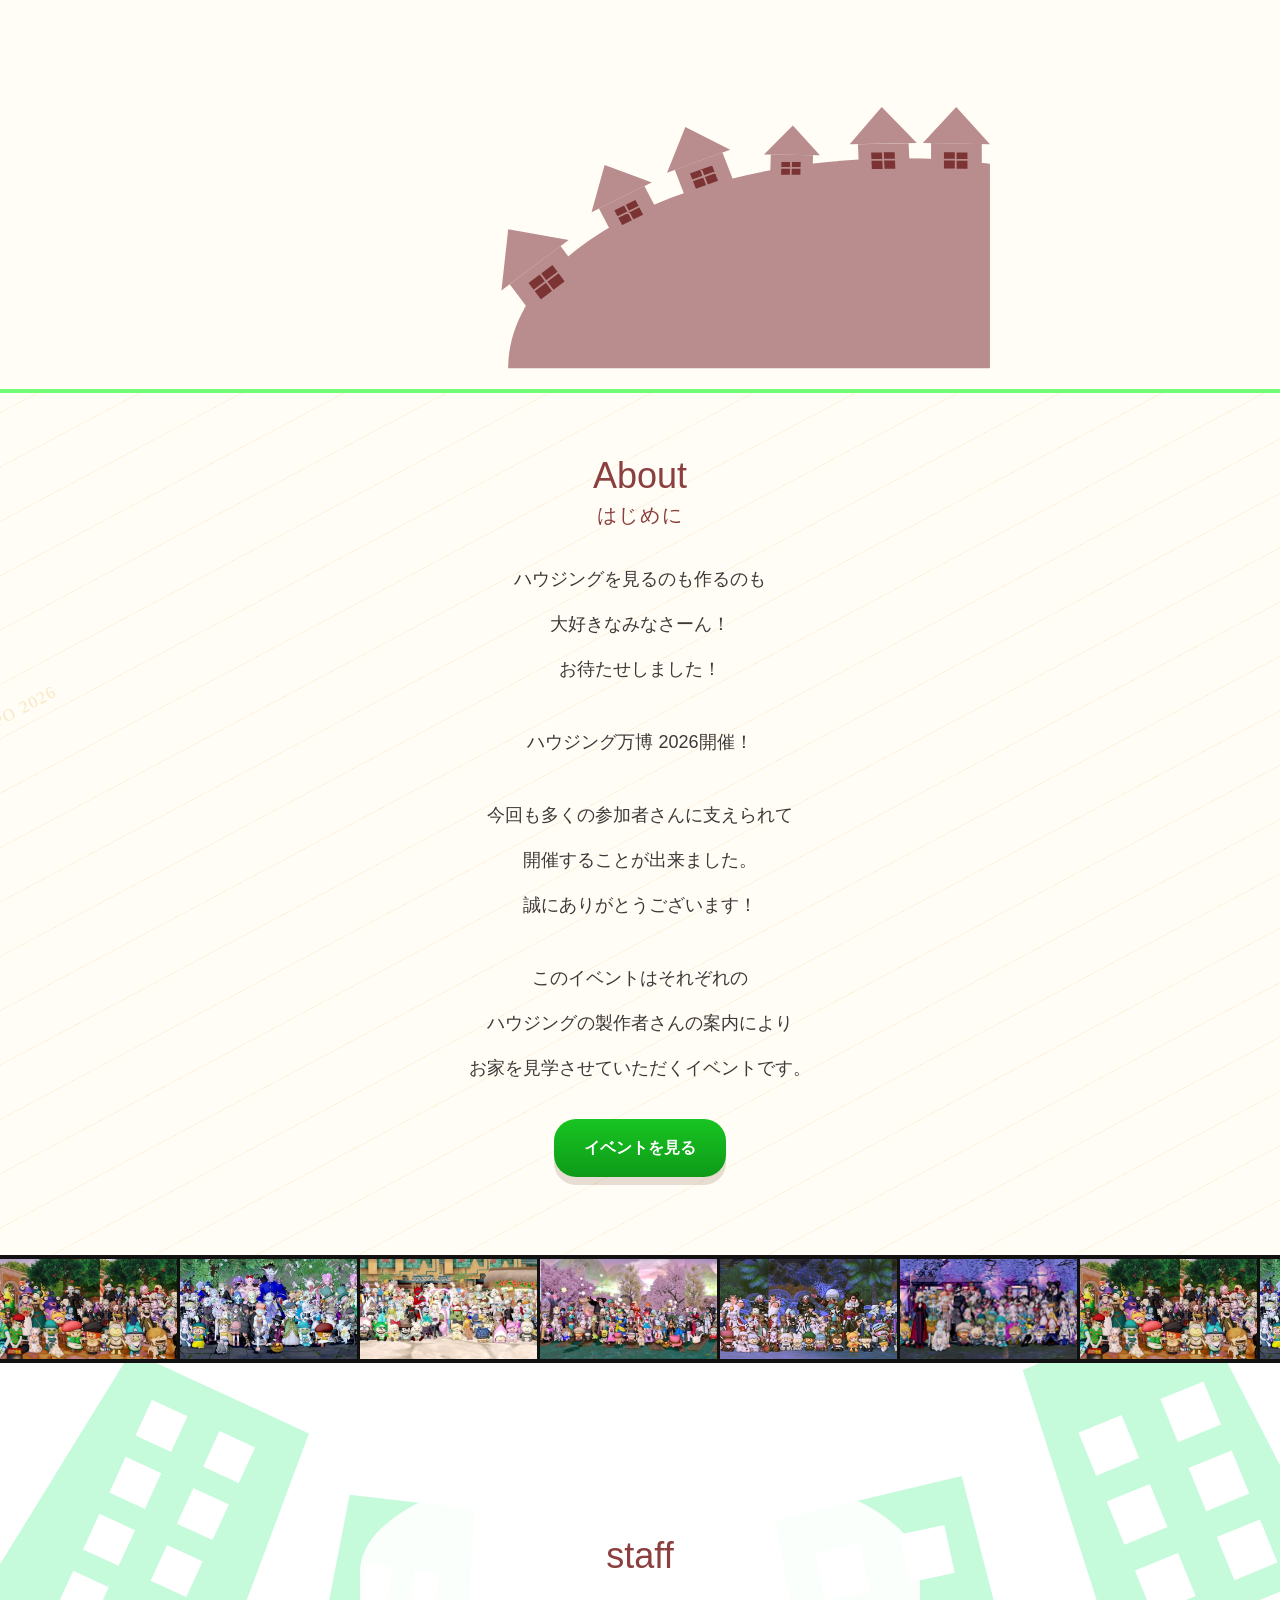
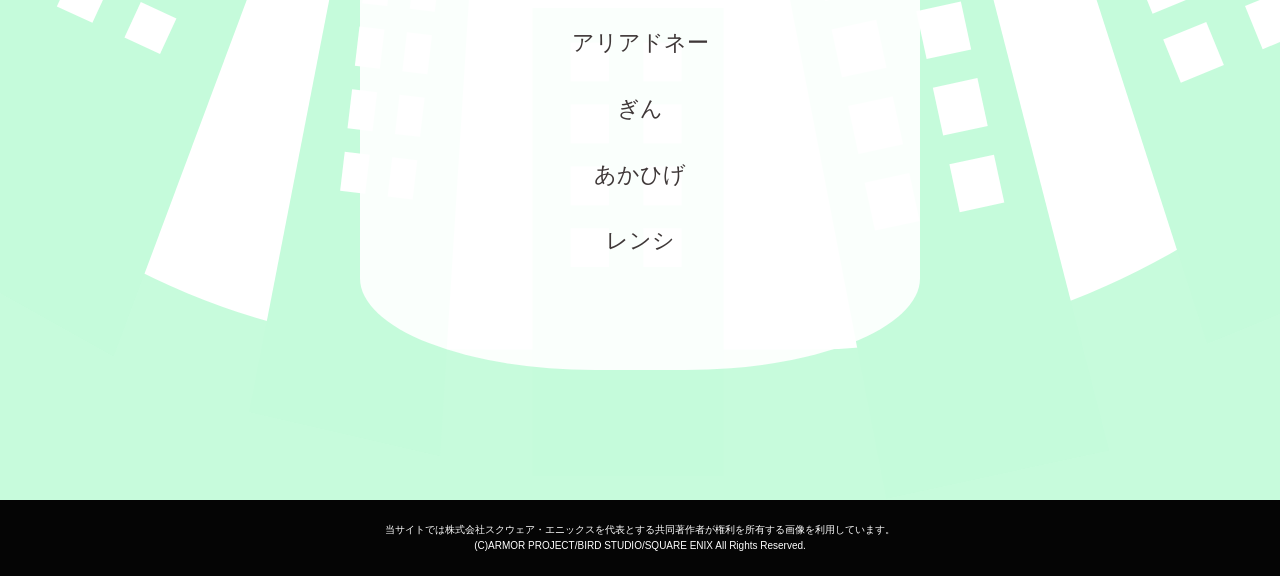
==== commit cadfe9b4: "0713a" ====
--- a/index.html
+++ b/index.html
@@ -50,71 +50,71 @@
     </section>
 
     <main>
-      <section>
-<section class="welcome">
-        <div class="hero js-fade">
+      
+        <section class="welcome">
+          <div class="hero js-fade">
 
 
-          <img src="imgs/index/youkoso.svg" alt="ハウジング万博2026">
-        </div>
-  
+            <img src="imgs/index/youkoso.svg" alt="ハウジング万博2026">
+          </div>
 
-  </section>
 
-  <section class="about paper-bg">
-    <div class="inner">
-      <h2 class="section-title js-fade"><span>About</span><small>はじめに</small></h2>
-      <div class="about-text js-fade">
-        <p>ハウジングを見るのも作るのも<br>大好きなみなさん！お待たせしました!</p>
-        <p>ハウジング万博 2026開催！</p>
-        <p>今回も多くの参加者さんに支えられて開催することが出来ました！
-          <br>ありがとうございます！
-        </p>
-        <p>さて、このイベントはそれぞれのハウジングの制作者さんの案内により<br>お家を見学させていただくイベントです。</p>
-      </div>
-      <div class="about-action">
-        <a class="button button-green" href="select.html">イベントを見る</a>
-      </div>
-    </div>
-  </section>
+        </section>
 
-  <section class="slide-strip" aria-label="ハウジング写真スライド">
-    <div class="slide-track">
-      <img src="imgs/index/slide01.webp" alt="">
-      <img src="imgs/index/slide02.webp" alt="">
-      <img src="imgs/index/slide03.webp" alt="">
-      <img src="imgs/index/slide04.webp" alt="">
-      <img src="imgs/index/slide05.webp" alt="">
-      <img src="imgs/index/slide06.webp" alt="">
-      <img src="imgs/index/slide01.webp" alt="">
-      <img src="imgs/index/slide02.webp" alt="">
-      <img src="imgs/index/slide03.webp" alt="">
-      <img src="imgs/index/slide04.webp" alt="">
-      <img src="imgs/index/slide05.webp" alt="">
-      <img src="imgs/index/slide06.webp" alt="">
-    </div>
-  </section>
+        <section class="about paper-bg">
+          <div class="inner">
+            <h2 class="section-title js-fade"><span>About</span><small>はじめに</small></h2>
+            <div class="about-text js-fade">
+              <p>ハウジングを見るのも作るのも<br>大好きなみなさーん！<br>お待たせしました！</p>
+              <p>ハウジング万博 2026開催！</p>
+              <p>今回も多くの参加者さんに支えられて<br>開催することが出来ました。
+                <br>誠にありがとうございます！
+              </p>
+              <p>このイベントはそれぞれの<br>ハウジングの製作者さんの案内により<br>お家を見学させていただくイベントです。</p>
+            </div>
+            <div class="about-action">
+              <a class="button button-green" href="select.html">イベントを見る</a>
+            </div>
+          </div>
+        </section>
 
-  <section class="staff">
-    <div class="inner">
-      <div class="staff-panel js-fade">
-        <h2 class="section-title"><span>staff</span></h2>
-        <ul class="staff-list">
-          <li>アリアドネー</li>
-          <li>ぎん</li>
-          <li>あかひげ</li>
-          <li>レンシ</li>
-          <li></li>
-        </ul>
-      </div>
-    </div>
-  </section>
-  </main>
+        <section class="slide-strip" aria-label="ハウジング写真スライド">
+          <div class="slide-track">
+            <img src="imgs/index/slide01.webp" alt="">
+            <img src="imgs/index/slide02.webp" alt="">
+            <img src="imgs/index/slide03.webp" alt="">
+            <img src="imgs/index/slide04.webp" alt="">
+            <img src="imgs/index/slide05.webp" alt="">
+            <img src="imgs/index/slide06.webp" alt="">
+            <img src="imgs/index/slide01.webp" alt="">
+            <img src="imgs/index/slide02.webp" alt="">
+            <img src="imgs/index/slide03.webp" alt="">
+            <img src="imgs/index/slide04.webp" alt="">
+            <img src="imgs/index/slide05.webp" alt="">
+            <img src="imgs/index/slide06.webp" alt="">
+          </div>
+        </section>
 
-  <footer class="footer">
-    当サイトでは株式会社スクウェア・エニックスを代表とする共同著作者が権利を所有する画像を利用しています。<br>
-    (C)ARMOR PROJECT/BIRD STUDIO/SQUARE ENIX All Rights Reserved.
-  </footer>
+        <section class="staff">
+          <div class="inner">
+            <div class="staff-panel js-fade">
+              <h2 class="section-title"><span>staff</span></h2>
+              <ul class="staff-list">
+                <li>アリアドネー</li>
+                <li>ぎん</li>
+                <li>あかひげ</li>
+                <li>レンシ</li>
+                <li></li>
+              </ul>
+            </div>
+          </div>
+        </section>
+    </main>
+
+    <footer class="footer">
+      当サイトでは株式会社スクウェア・エニックスを代表とする共同著作者が権利を所有する画像を利用しています。<br>
+      (C)ARMOR PROJECT/BIRD STUDIO/SQUARE ENIX All Rights Reserved.
+    </footer>
   </div>
 
   <script src="js/script.js"></script>
--- a/css/style.css
+++ b/css/style.css
@@ -288,7 +288,7 @@
 .section-title {
   font-family: "Alumni Sans", sans-serif;
   font-optical-sizing: auto;
-  font-weight: <weight>;
+  font-weight: 700;
   font-style: normal;
   margin: 0 0 28px;
   color: var(--brown);
@@ -298,7 +298,7 @@
 
 .section-title span {
   display: block;
-  font-size: 24px;
+  font-size: 36px;
   font-weight: 500;
 }
 
@@ -361,7 +361,7 @@
   margin: 26px 0 0;
   padding: 0;
   font-size: 22px;
-  line-height: 2.05;
+  line-height: 3;
 }
 
 /* =========================================================
@@ -404,7 +404,7 @@
 }
 
 .day-button:nth-child(2) {
-  background: var(--gray);
+  background: var(--orange);
 }
 
 .day-button:nth-child(3) {
@@ -426,15 +426,24 @@
 /* =========================================================
    day-01.html から day-05.html まで共通
 ========================================================= */
+
+
 .day-hero {
-  min-height: 250px;
-  display: grid;
-  place-items: center;
-  background:
-    linear-gradient(rgba(255, 255, 255, 0.58), rgba(255, 255, 255, 0.58)),
-    var(--day-hero-image, url("../imgs/day1/001hitoyo.webp")) center / cover no-repeat;
-}
-
+  padding: 0;
+  background: none;   /* 背景画像を使わないなら */
+}
+
+.youtube {
+  width: min(100%, 960px);
+  margin: 0 auto;
+  aspect-ratio: 16 / 9;
+}
+
+.youtube iframe {
+  width: 100%;
+  height: 100%;
+  border: 0;
+}
 .youtube-placeholder {
   width: 118px;
   height: 82px;
